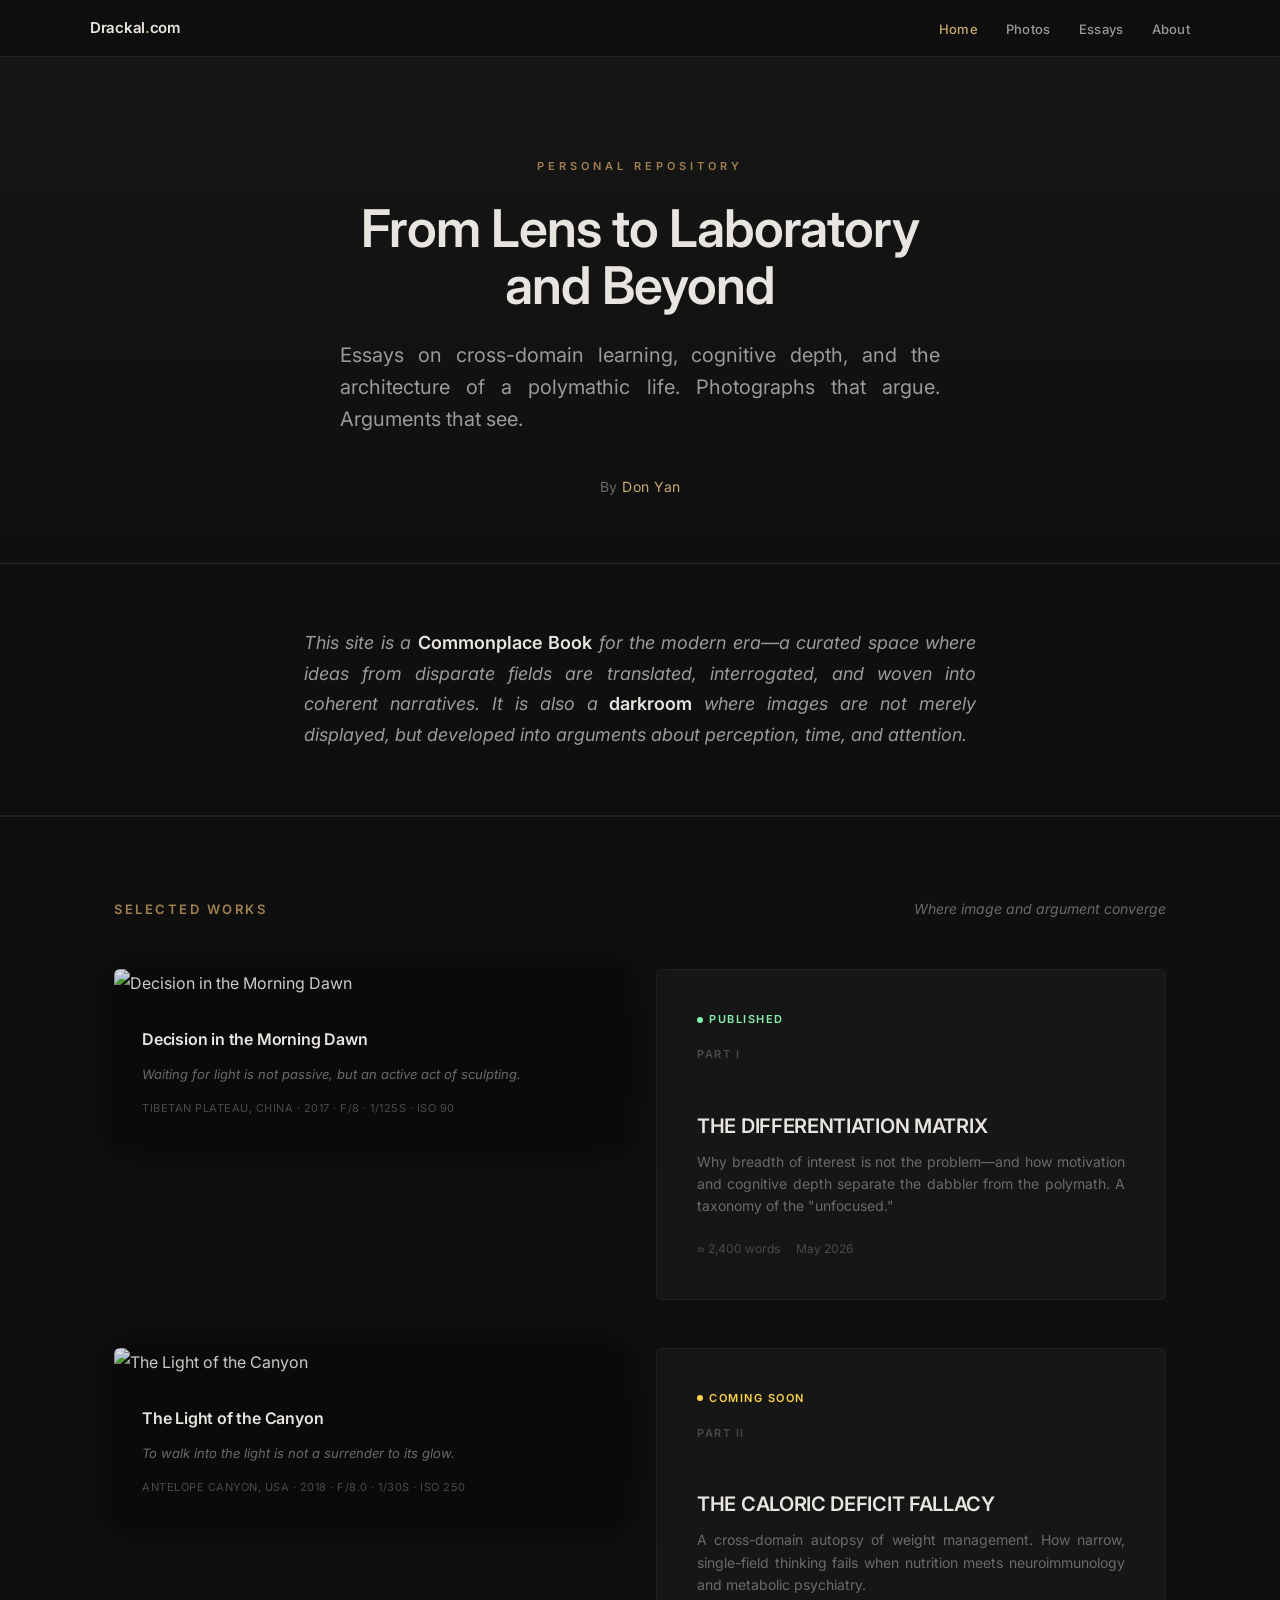
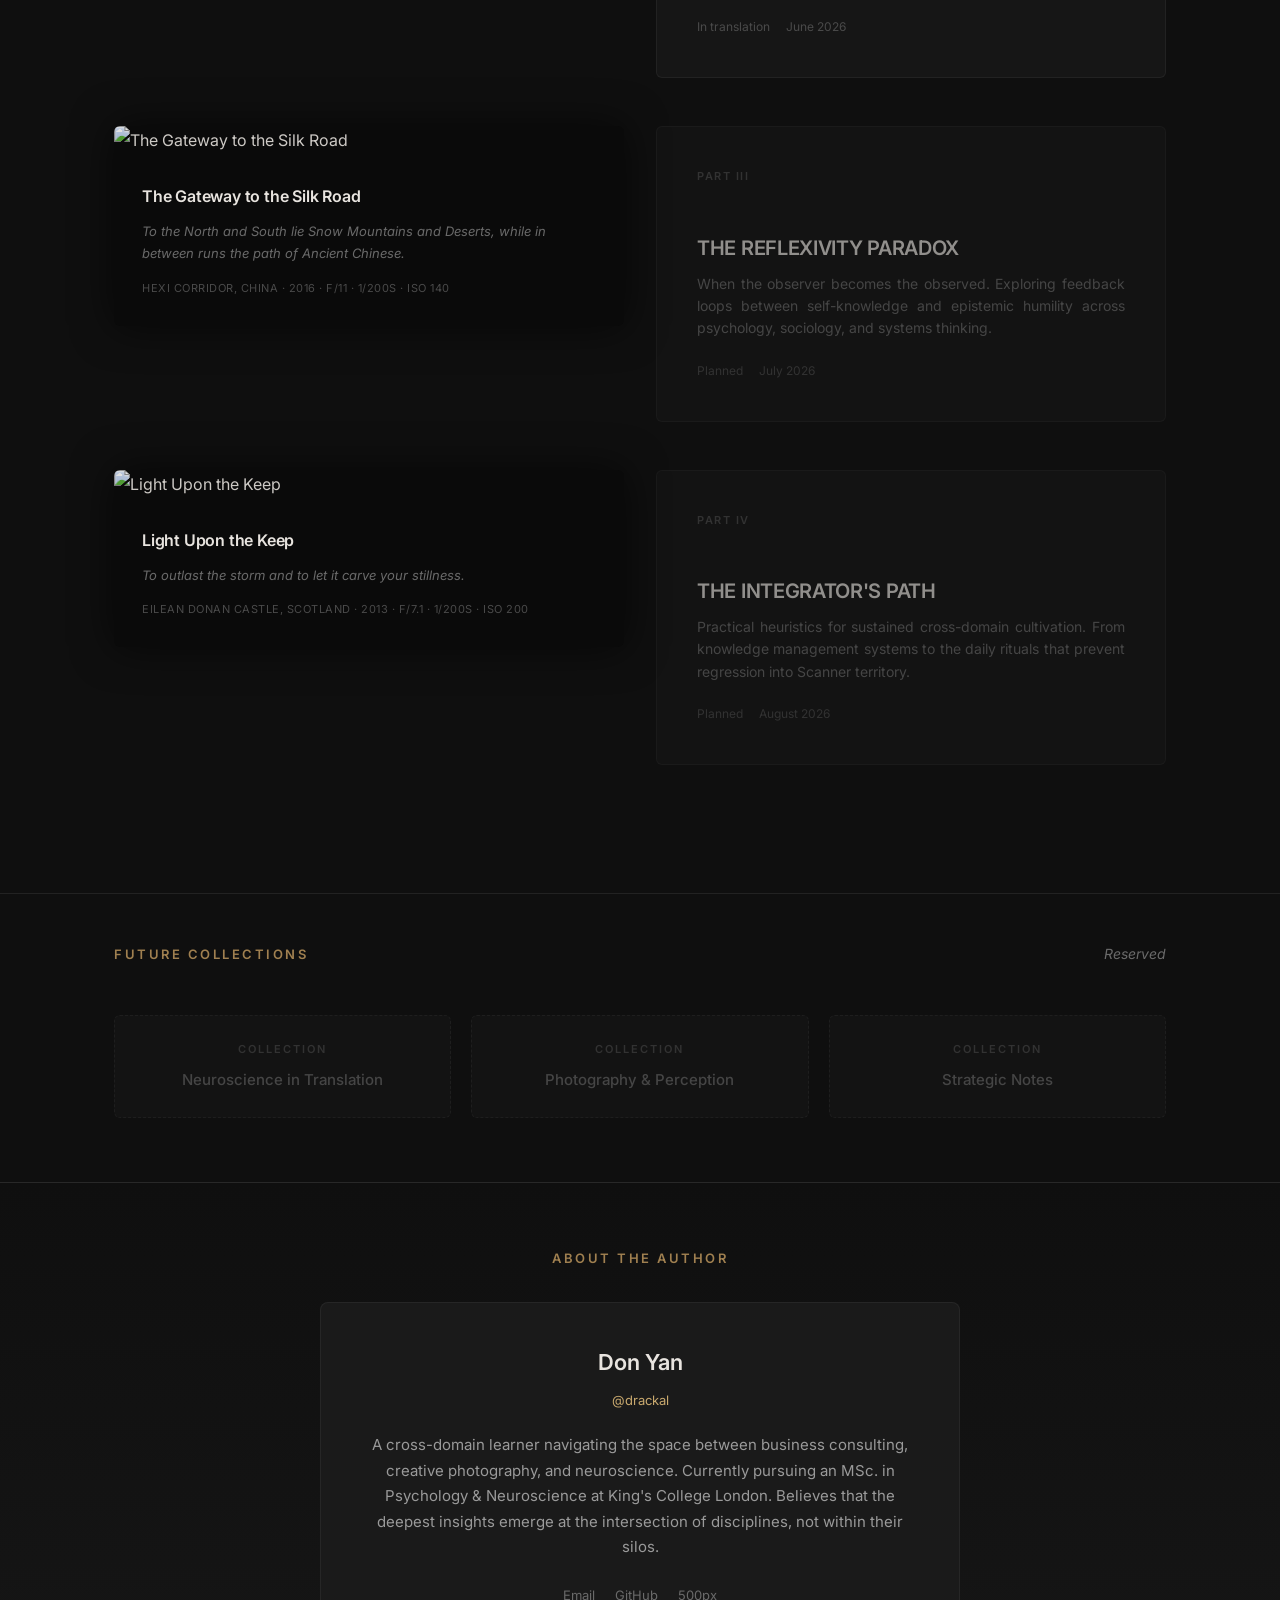
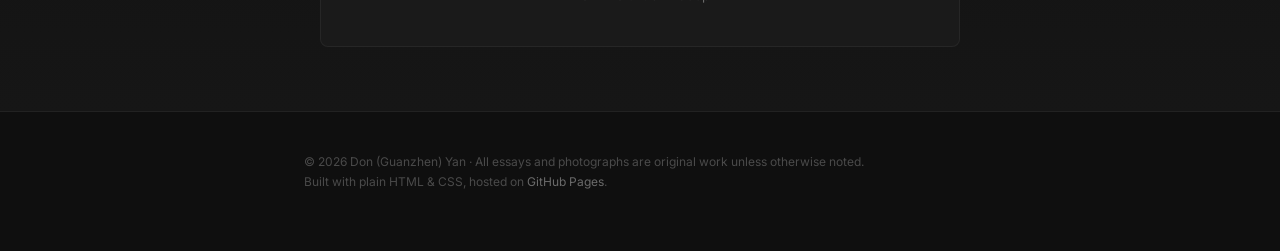
==== index.html @ f989aefd "Update index.html" ====
<!DOCTYPE html>
<html lang="en">
<head>
    <meta charset="UTF-8">
    <meta name="viewport" content="width=device-width, initial-scale=1.0">
    <title>Drackal.com — Writings by Don Yan</title>
    <meta name="description" content="A personal repository of essays on cross-domain learning, neuroscience, and the polymathic life. Photographs that argue. Arguments that see. By Don Yan.">
    <link href="https://fonts.googleapis.com/css2?family=Inter:wght@300;400;500;600;700&display=swap" rel="stylesheet">
    <link rel="stylesheet" href="assets/css/style.css">
</head>
<body>

    <nav class="site-nav">
        <div class="nav-container">
            <div class="nav-brand">Drackal<span>.</span>com</div>
            <ul class="nav-links">
                <li><a href="index.html" class="active">Home</a></li>
                <li><a href="photos.html">Photos</a></li>
                <li><a href="essays.html">Essays</a></li>
                <li><a href="#about">About</a></li>
            </ul>
        </div>
    </nav>

    <!-- ===== HERO ===== -->
    <header class="hero">
        <div class="hero-label">Personal Repository</div>
        <h1 class="hero-title">From Lens to Laboratory<br>and Beyond</h1>
        <p class="hero-subtitle">
            Essays on cross-domain learning, cognitive depth, and the architecture of a polymathic life.
            Photographs that argue. Arguments that see.
        </p>
        <div class="hero-author">
            By <a href="#about">Don Yan</a>
        </div>
    </header>

    <!-- ===== MISSION ===== -->
    <section class="mission">
        <div class="container">
            <p class="mission-text">
                This site is a <strong>Commonplace Book</strong> for the modern era—a curated space where
                ideas from disparate fields are translated, interrogated, and woven into coherent narratives.
                It is also a <strong>darkroom</strong> where images are not merely displayed, but developed
                into arguments about perception, time, and attention.
            </p>
        </div>
    </section>

    <!-- ===== SHOWCASE: DUAL-TRACK (4 Rows) ===== -->
    <section class="showcase-section" id="showcase">
        <div class="container-wide">
            <div class="showcase-header">
                <div class="showcase-title">Selected Works</div>
                <div class="showcase-subtitle">Where image and argument converge</div>
            </div>

            <!-- Row 1: Photo + Part I -->
            <div class="track-row">
                <article class="photo-card">
                    <img src="https://raw.githubusercontent.com/Don-G-Yan/drackal.com/main/assets/images/photo-01.jpg" alt="Decision in the Morning Dawn">
                    <div class="photo-caption">
                        <h4>Decision in the Morning Dawn</h4>
                        <p>Waiting for light is not passive, but an active act of sculpting.</p>
                        <div class="photo-meta">Tibetan Plateau, China · 2017 · f/8 · 1/125s · ISO 90</div>
                    </div>
                </article>

                <a href="CDL_part1.html" class="card-link">
                    <article class="article-card-compact">
                        <div class="card-status status-live">Published</div>
                        <div class="card-number">Part I</div>
                        <h3 class="card-title">The Differentiation Matrix</h3>
                        <p class="card-desc">
                            Why breadth of interest is not the problem—and how motivation and cognitive depth
                            separate the dabbler from the polymath. A taxonomy of the "unfocused."
                        </p>
                        <div class="card-meta">
                            <span>≈ 2,400 words</span>
                            <span>May 2026</span>
                        </div>
                    </article>
                </a>
            </div>

            <!-- Row 2: Part II + Photo (reversed) -->
            <div class="track-row reverse">
                <div class="article-card-compact">
                    <div class="card-status status-soon">Coming Soon</div>
                    <div class="card-number">Part II</div>
                    <h3 class="card-title">The Caloric Deficit Fallacy</h3>
                    <p class="card-desc">
                        A cross-domain autopsy of weight management. How narrow, single-field thinking fails
                        when nutrition meets neuroimmunology and metabolic psychiatry.
                    </p>
                    <div class="card-meta">
                        <span>In translation</span>
                        <span>June 2026</span>
                    </div>
                </div>

                <article class="photo-card">
                    <img src="https://raw.githubusercontent.com/Don-G-Yan/drackal.com/main/assets/images/photo-02.jpg" alt="The Light of the Canyon">
                    <div class="photo-caption">
                        <h4>The Light of the Canyon</h4>
                        <p>To walk into the light is not a surrender to its glow.</p>
                        <div class="photo-meta">Antelope Canyon, USA · 2018 · f/8.0 · 1/30s · ISO 250</div>
                    </div>
                </article>
            </div>

            <!-- Row 3: Photo + Part III -->
            <div class="track-row">
                <article class="photo-card">
                    <img src="https://raw.githubusercontent.com/Don-G-Yan/drackal.com/main/assets/images/photo-03.jpg" alt="The Gateway to the Silk Road">
                    <div class="photo-caption">
                        <h4>The Gateway to the Silk Road</h4>
                        <p>To the North and South lie Snow Mountains and Deserts, while in between runs the path of Ancient Chinese.</p>
                        <div class="photo-meta">Hexi Corridor, China · 2016 · f/11 · 1/200s · ISO 140</div>
                    </div>
                </article>

                <div class="article-card-compact" style="opacity:0.6;">
                    <div class="card-number">Part III</div>
                    <h3 class="card-title">The Reflexivity Paradox</h3>
                    <p class="card-desc">
                        When the observer becomes the observed. Exploring feedback loops between self-knowledge
                        and epistemic humility across psychology, sociology, and systems thinking.
                    </p>
                    <div class="card-meta">
                        <span>Planned</span>
                        <span>July 2026</span>
                    </div>
                </div>
            </div>

            <!-- Row 4: Part IV + Photo (reversed) -->
            <div class="track-row reverse">
                <div class="article-card-compact" style="opacity:0.6;">
                    <div class="card-number">Part IV</div>
                    <h3 class="card-title">The Integrator's Path</h3>
                    <p class="card-desc">
                        Practical heuristics for sustained cross-domain cultivation. From knowledge management
                        systems to the daily rituals that prevent regression into Scanner territory.
                    </p>
                    <div class="card-meta">
                        <span>Planned</span>
                        <span>August 2026</span>
                    </div>
                </div>

                <article class="photo-card">
                    <img src="https://raw.githubusercontent.com/Don-G-Yan/drackal.com/main/assets/images/photo-04.jpg" alt="Light Upon the Keep">
                    <div class="photo-caption">
                        <h4>Light Upon the Keep</h4>
                        <p>To outlast the storm and to let it carve your stillness.</p>
                        <div class="photo-meta">Eilean Donan Castle, Scotland · 2013 · f/7.1 · 1/200s · ISO 200</div>
                    </div>
                </article>
            </div>
        </div>
    </section>

    <!-- ===== RESERVED SECTIONS ===== -->
    <section class="reserved-section" id="series">
        <div class="container-wide">
            <div class="showcase-header">
                <div class="showcase-title">Future Collections</div>
                <div class="showcase-subtitle">Reserved</div>
            </div>
            <div class="reserved-grid">
                <div class="reserved-card">
                    <div class="reserved-label">Collection</div>
                    <div class="reserved-title">Neuroscience in Translation</div>
                </div>
                <div class="reserved-card">
                    <div class="reserved-label">Collection</div>
                    <div class="reserved-title">Photography & Perception</div>
                </div>
                <div class="reserved-card">
                    <div class="reserved-label">Collection</div>
                    <div class="reserved-title">Strategic Notes</div>
                </div>
            </div>
        </div>
    </section>

    <!-- ===== AUTHOR ===== -->
    <section class="author-section" id="about">
        <div class="container">
            <div class="author-header">About the Author</div>
            <div class="author-card">
                <div class="author-name">Don Yan</div>
                <div class="author-handle">@drackal</div>
                <p class="author-bio">
                    A cross-domain learner navigating the space between business consulting,
                    creative photography, and neuroscience. Currently pursuing an MSc. in Psychology
                    & Neuroscience at King's College London. Believes that the deepest insights emerge
                    at the intersection of disciplines, not within their silos.
                </p>
                <div class="author-links">
                    <a href="mailto:contact@drackal.com">Email</a>
                    <a href="https://github.com/Don-G-Yan" target="_blank" rel="noopener">GitHub</a>
                    <a href="https://500px.com.cn/RedicentPhotography" target="_blank" rel="noopener">500px</a>
                </div>
            </div>
        </div>
    </section>

    <!-- ===== FOOTER ===== -->
    <footer class="site-footer">
        <div class="container">
            <p class="footer-text">
                © 2026 Don (Guanzhen) Yan · All essays and photographs are original work unless otherwise noted.<br>
                Built with plain HTML & CSS, hosted on <a href="https://pages.github.com/" target="_blank" rel="noopener">GitHub Pages</a>.
            </p>
        </div>
    </footer>

    <!-- ===== LIGHTBOX ===== -->
    <div id="lightbox" class="lightbox" onclick="closeLightbox()">
        <img id="lightbox-img" src="" alt="">
        <div class="lightbox-caption">Click anywhere or press ESC to close</div>
    </div>

    <script>
        (function() {
            const lightbox = document.getElementById('lightbox');
            const lightboxImg = document.getElementById('lightbox-img');

            function openLightbox(src) {
                lightboxImg.src = src;
                lightbox.classList.add('active');
                document.body.style.overflow = 'hidden';
            }

            function closeLightbox() {
                lightbox.classList.remove('active');
                lightboxImg.src = '';
                document.body.style.overflow = '';
            }

            document.querySelectorAll('.photo-card img').forEach(function(img) {
                img.addEventListener('click', function(e) {
                    e.stopPropagation();
                    openLightbox(this.src);
                });
            });

            document.addEventListener('keydown', function(e) {
                if (e.key === 'Escape') closeLightbox();
            });

            window.closeLightbox = closeLightbox;
        })();
    </script>

</body>
</html>
---- assets/css/style.css ----
/* ========================================
   Drackal.com — Global Stylesheet
   Darkroom Edition: Gold on Charcoal
   ======================================== */

:root {
    --bg-primary: #0f0f0f;
    --bg-surface: #161616;
    --bg-elevated: #1a1a1a;
    --bg-card: #1f1f1f;
    --bg-card-hover: #252525;

    --text-primary: #e8e4df;
    --text-secondary: #9a9a9a;
    --text-muted: #6a6a6a;
    --text-faint: #4a4a4a;

    --accent-gold: #c9a96e;
    --accent-gold-dim: #a08050;
    --accent-warm: #d4a574;

    --border-subtle: rgba(255,255,255,0.05);
    --border-medium: rgba(255,255,255,0.08);
    --border-strong: rgba(255,255,255,0.12);

    --callout-error-bg: rgba(220, 38, 38, 0.08);
    --callout-error-border: rgba(248, 113, 113, 0.5);
    --callout-error-text: #fca5a5;

    --callout-attention-bg: rgba(217, 119, 6, 0.08);
    --callout-attention-border: rgba(251, 191, 36, 0.5);
    --callout-attention-text: #fcd34d;

    --callout-seealso-bg: rgba(37, 99, 235, 0.08);
    --callout-seealso-border: rgba(96, 165, 250, 0.5);
    --callout-seealso-text: #93c5fd;

    --callout-done-bg: rgba(22, 163, 74, 0.08);
    --callout-done-border: rgba(74, 222, 128, 0.5);
    --callout-done-text: #86efac;
}

* {
    margin: 0;
    padding: 0;
    box-sizing: border-box;
}

body {
    font-family: 'Inter', -apple-system, BlinkMacSystemFont, 'Segoe UI', Roboto, sans-serif;
    font-size: 16px;
    line-height: 1.75;
    color: var(--text-primary);
    background-color: var(--bg-primary);
    -webkit-font-smoothing: antialiased;
    -moz-osx-font-smoothing: grayscale;
}

a {
    color: var(--accent-gold);
    text-decoration: none;
    transition: color 0.2s ease;
}

a:hover {
    color: var(--accent-gold-dim);
    text-decoration: underline;
}

/* ===== NAVIGATION ===== */
.site-nav {
    position: sticky;
    top: 0;
    z-index: 100;
    background: rgba(15, 15, 15, 0.92);
    backdrop-filter: blur(12px);
    -webkit-backdrop-filter: blur(12px);
    border-bottom: 1px solid var(--border-medium);
    padding: 0 24px;
}

.nav-container {
    max-width: 1100px;
    margin: 0 auto;
    display: flex;
    align-items: center;
    justify-content: space-between;
    height: 56px;
}

.nav-brand {
    font-size: 15px;
    font-weight: 600;
    color: var(--text-primary);
    letter-spacing: -0.3px;
}

.nav-brand span {
    color: var(--accent-gold);
}

.nav-links {
    display: flex;
    gap: 28px;
    list-style: none;
}

.nav-links a {
    font-size: 13px;
    font-weight: 500;
    color: var(--text-secondary);
    text-decoration: none;
    letter-spacing: 0.3px;
    transition: color 0.2s ease;
}

.nav-links a:hover {
    color: var(--accent-gold);
    text-decoration: none;
}

.nav-links a.active {
    color: var(--accent-gold);
}

/* ===== HEADER / MASTHEAD ===== */
.masthead {
    text-align: center;
    padding: 72px 24px 48px;
    border-bottom: 1px solid var(--border-medium);
    background: linear-gradient(180deg, var(--bg-surface) 0%, var(--bg-primary) 100%);
}

.masthead-label {
    font-size: 11px;
    font-weight: 600;
    letter-spacing: 4px;
    text-transform: uppercase;
    color: var(--accent-gold-dim);
    margin-bottom: 24px;
}

.article-title {
    font-size: 44px;
    font-weight: 600;
    line-height: 1.15;
    max-width: 800px;
    margin: 0 auto 20px;
    color: var(--text-primary);
    letter-spacing: -0.5px;
}

.article-subtitle {
    font-size: 20px;
    font-weight: 400;
    font-style: italic;
    color: var(--text-secondary);
    max-width: 640px;
    margin: 0 auto 32px;
    line-height: 1.5;
}

.article-meta {
    font-size: 13px;
    color: var(--text-muted);
    letter-spacing: 0.5px;
}

.article-meta .divider {
    margin: 0 12px;
    color: var(--text-faint);
}

/* ===== LAYOUT ===== */
.container {
    max-width: 720px;
    margin: 0 auto;
    padding: 0 24px;
}

.container-wide {
    max-width: 1100px;
    margin: 0 auto;
    padding: 0 24px;
}

.article-body {
    background: var(--bg-primary);
    padding: 56px 0 80px;
}

/* ===== TYPOGRAPHY ===== */
h2 {
    font-size: 28px;
    font-weight: 600;
    margin-top: 56px;
    margin-bottom: 24px;
    line-height: 1.2;
    color: var(--text-primary);
    letter-spacing: -0.3px;
}

h3 {
    font-size: 13px;
    font-weight: 600;
    letter-spacing: 2px;
    text-transform: uppercase;
    margin-top: 40px;
    margin-bottom: 16px;
    color: var(--accent-gold-dim);
}

p {
    margin-bottom: 20px;
    text-align: justify;
    hyphens: auto;
    color: var(--text-secondary);
}

strong {
    color: var(--text-primary);
    font-weight: 600;
}

em {
    color: var(--text-primary);
}

.lead {
    font-size: 19px;
    line-height: 1.65;
    color: var(--text-primary);
    margin-bottom: 32px;
    font-weight: 400;
}

.drop-cap::first-letter {
    font-size: 64px;
    float: left;
    line-height: 0.85;
    padding-right: 10px;
    padding-top: 6px;
    font-weight: 700;
    color: var(--accent-gold);
}

/* ===== CALLOUTS ===== */
.callout {
    margin: 32px 0;
    padding: 24px 28px;
    border-radius: 6px;
    border-left: 3px solid;
    font-size: 15px;
    line-height: 1.7;
    background: var(--bg-elevated);
}

.callout p {
    color: var(--text-secondary);
    margin: 0;
}

.callout strong {
    color: var(--text-primary);
}

.callout-title {
    font-size: 11px;
    font-weight: 700;
    letter-spacing: 2.5px;
    text-transform: uppercase;
    margin-bottom: 12px;
    display: flex;
    align-items: center;
    gap: 8px;
}

.callout-icon {
    width: 18px;
    height: 18px;
    display: inline-flex;
    align-items: center;
    justify-content: center;
    border-radius: 50%;
    font-size: 10px;
    font-weight: 800;
}

.callout-error {
    background: var(--callout-error-bg);
    border-left-color: var(--callout-error-border);
}
.callout-error .callout-title { color: var(--callout-error-text); }
.callout-error .callout-icon { background: var(--callout-error-border); color: var(--bg-primary); }

.callout-attention {
    background: var(--callout-attention-bg);
    border-left-color: var(--callout-attention-border);
}
.callout-attention .callout-title { color: var(--callout-attention-text); }
.callout-attention .callout-icon { background: var(--callout-attention-border); color: var(--bg-primary); }

.callout-seealso {
    background: var(--callout-seealso-bg);
    border-left-color: var(--callout-seealso-border);
}
.callout-seealso .callout-title { color: var(--callout-seealso-text); }
.callout-seealso .callout-icon { background: var(--callout-seealso-border); color: var(--bg-primary); }

.callout-done {
    background: var(--callout-done-bg);
    border-left-color: var(--callout-done-border);
}
.callout-done .callout-title { color: var(--callout-done-text); }
.callout-done .callout-icon { background: var(--callout-done-border); color: var(--bg-primary); }

/* ===== IMAGES ===== */
.figure {
    margin: 40px 0;
}

.figure img {
    width: 100%;
    height: auto;
    display: block;
    border-radius: 4px;
    opacity: 0.95;
}

.figure-caption {
    font-size: 12px;
    color: var(--text-muted);
    margin-top: 12px;
    line-height: 1.5;
    font-style: italic;
}

/* ===== TABLES ===== */
table {
    width: 100%;
    border-collapse: collapse;
    margin: 28px 0;
    font-size: 14px;
}

th, td {
    padding: 10px 14px;
    text-align: left;
    border-bottom: 1px solid var(--border-medium);
}

th {
    font-size: 11px;
    font-weight: 600;
    letter-spacing: 1.5px;
    text-transform: uppercase;
    color: var(--text-muted);
    border-bottom: 2px solid var(--border-strong);
}

tr:last-child td {
    border-bottom: 2px solid var(--border-strong);
}

td {
    color: var(--text-secondary);
}

td strong {
    color: var(--text-primary);
}

/* ===== QUESTION BOX ===== */
.question-box {
    background: var(--bg-elevated);
    border: 1px solid var(--border-medium);
    padding: 20px 24px;
    margin: 24px 0;
    border-radius: 4px;
}

.question-box p {
    margin: 0;
    font-style: italic;
    font-size: 15px;
    color: var(--text-secondary);
}

.question-box .q-num {
    font-weight: 700;
    font-style: normal;
    color: var(--accent-gold);
    margin-right: 8px;
}

/* ===== REFERENCES ===== */
.references {
    margin-top: 64px;
    padding-top: 40px;
    border-top: 1px solid var(--border-medium);
}

.references h2 {
    font-size: 22px;
    margin-bottom: 20px;
}

.references ol {
    font-size: 13px;
    line-height: 1.8;
    color: var(--text-muted);
    padding-left: 24px;
}

.references li {
    margin-bottom: 10px;
    padding-left: 6px;
}

.references li em {
    color: var(--text-muted);
}

/* ===== PULL QUOTE ===== */
.pull-quote {
    text-align: center;
    padding: 40px 32px;
    margin: 40px 0;
    position: relative;
    background: var(--bg-surface);
    border-radius: 6px;
    border: 1px solid var(--border-subtle);
}

.pull-quote::before {
    content: '"';
    font-family: Georgia, serif;
    font-size: 72px;
    line-height: 0;
    color: var(--text-faint);
    display: block;
    margin-bottom: 16px;
    opacity: 0.5;
}

.pull-quote p {
    font-size: 22px;
    font-style: italic;
    line-height: 1.45;
    color: var(--text-primary);
    text-align: center;
    max-width: 600px;
    margin: 0 auto;
    font-weight: 400;
}

/* ===== SECTION BREAK ===== */
.section-break {
    text-align: center;
    margin: 48px 0;
    color: var(--text-faint);
    letter-spacing: 10px;
    font-size: 13px;
    font-weight: 300;
}

/* ===== END MATTER ===== */
.end-matter {
    margin-top: 48px;
    padding: 24px;
    background: var(--bg-surface);
    border: 1px solid var(--border-subtle);
    border-radius: 4px;
    font-size: 14px;
    color: var(--text-muted);
    font-style: italic;
}

.next-piece {
    margin-top: 48px;
    padding: 28px 0;
    border-top: 1px solid var(--border-medium);
    font-size: 15px;
    color: var(--text-muted);
}

.next-piece strong {
    color: var(--accent-gold);
    font-weight: 600;
}

/* ===== HR ===== */
hr {
    border: none;
    border-top: 1px solid var(--border-medium);
    margin: 40px 0;
}

/* ===== SUPERSCRIPT ===== */
sup {
    font-size: 11px;
    color: var(--accent-gold-dim);
    font-weight: 600;
}

/* ===== HOMEPAGE SPECIFIC ===== */
.hero {
    text-align: center;
    padding: 100px 24px 64px;
    background: linear-gradient(180deg, var(--bg-surface) 0%, var(--bg-primary) 100%);
    border-bottom: 1px solid var(--border-medium);
}

.hero-label {
    font-size: 11px;
    font-weight: 600;
    letter-spacing: 4px;
    text-transform: uppercase;
    color: var(--accent-gold-dim);
    margin-bottom: 24px;
}

.hero-title {
    font-size: 52px;
    font-weight: 600;
    line-height: 1.1;
    max-width: 800px;
    margin: 0 auto 24px;
    color: var(--text-primary);
    letter-spacing: -1px;
}

.hero-subtitle {
    font-size: 20px;
    font-weight: 400;
    color: var(--text-secondary);
    max-width: 600px;
    margin: 0 auto 40px;
    line-height: 1.6;
}

.hero-author {
    font-size: 14px;
    color: var(--text-muted);
    letter-spacing: 0.5px;
}

.hero-author a {
    color: var(--accent-gold);
    text-decoration: none;
}

.hero-author a:hover {
    text-decoration: underline;
}

/* Mission Statement */
.mission {
    padding: 64px 0;
    text-align: center;
    border-bottom: 1px solid var(--border-medium);
}

.mission-text {
    font-size: 18px;
    line-height: 1.7;
    color: var(--text-secondary);
    max-width: 720px;
    margin: 0 auto;
    font-style: italic;
}

.mission-text strong {
    color: var(--text-primary);
    font-style: normal;
}

/* Showcase Section */
.showcase-section {
    padding: 80px 0;
    border-top: 1px solid var(--border-medium);
}

.showcase-header {
    display: flex;
    align-items: baseline;
    justify-content: space-between;
    margin-bottom: 48px;
    flex-wrap: wrap;
    gap: 12px;
}

.showcase-title {
    font-size: 13px;
    font-weight: 600;
    letter-spacing: 2.5px;
    text-transform: uppercase;
    color: var(--accent-gold-dim);
}

.showcase-subtitle {
    font-size: 14px;
    color: var(--text-muted);
    font-style: italic;
}

/* Track Row */
.track-row {
    display: grid;
    grid-template-columns: 1fr 1fr;
    gap: 32px;
    margin-bottom: 48px;
    align-items: start;
}

.track-row.reverse {
    direction: rtl;
}

.track-row.reverse > * {
    direction: ltr;
}

/* Photo Card */
.photo-card {
    position: relative;
    overflow: hidden;
    border-radius: 6px;
    background: #0a0a0a;
    border: none;
    box-shadow: 0 0 40px rgba(0,0,0,0.6);
    transition: box-shadow 0.4s ease;
}

.photo-card:hover {
    box-shadow: 0 0 60px rgba(0,0,0,0.8);
}

.photo-card img {
    width: 100%;
    height: auto;
    display: block;
    opacity: 0.88;
    transition: opacity 0.6s ease;
    cursor: zoom-in;
}

.photo-card:hover img {
    opacity: 1;
}

.photo-caption {
    padding: 28px;
    background: transparent;
}

.photo-caption h4 {
    font-size: 16px;
    font-weight: 600;
    color: var(--text-primary);
    margin-bottom: 10px;
    letter-spacing: -0.2px;
}

.photo-caption p {
    font-size: 13px;
    line-height: 1.7;
    color: var(--text-muted);
    margin: 0;
    text-align: left;
    font-style: italic;
}

.photo-meta {
    font-size: 11px;
    color: var(--text-faint);
    margin-top: 14px;
    letter-spacing: 0.5px;
    text-transform: uppercase;
}

/* Article Card Compact */
.article-card-compact {
    background: var(--bg-surface);
    border: 1px solid var(--border-subtle);
    border-radius: 6px;
    padding: 40px;
    display: flex;
    flex-direction: column;
    justify-content: center;
    transition: all 0.3s ease;
}

.article-card-compact:hover {
    background: var(--bg-card);
    border-color: var(--border-medium);
}

.card-link {
    text-decoration: none;
    color: inherit;
    align-self: start;
    display: block;
}

.card-link:hover {
    text-decoration: none;
    color: inherit;
}

.card-status {
    font-size: 11px;
    font-weight: 600;
    letter-spacing: 1.5px;
    text-transform: uppercase;
    margin-bottom: 16px;
    display: inline-flex;
    align-items: center;
    gap: 6px;
}

.status-live {
    color: var(--callout-done-text);
}

.status-live::before {
    content: '';
    width: 6px;
    height: 6px;
    background: var(--callout-done-text);
    border-radius: 50%;
    display: inline-block;
}

.status-soon {
    color: var(--callout-attention-text);
}

.status-soon::before {
    content: '';
    width: 6px;
    height: 6px;
    background: var(--callout-attention-text);
    border-radius: 50%;
    display: inline-block;
}

.card-number {
    font-size: 11px;
    font-weight: 600;
    letter-spacing: 1.5px;
    text-transform: uppercase;
    color: var(--text-faint);
    margin-bottom: 8px;
}

.card-title {
    font-size: 20px;
    font-weight: 600;
    line-height: 1.3;
    color: var(--text-primary);
    margin-bottom: 12px;
    letter-spacing: -0.3px;
}

.card-desc {
    font-size: 14px;
    line-height: 1.6;
    color: var(--text-muted);
    margin-bottom: 20px;
}

.card-meta {
    font-size: 12px;
    color: var(--text-faint);
    display: flex;
    gap: 16px;
}

.card-meta span {
    display: flex;
    align-items: center;
    gap: 4px;
}

/* Reserved Section */
.reserved-section {
    padding: 48px 0 64px;
    border-top: 1px solid var(--border-medium);
}

.reserved-grid {
    display: grid;
    grid-template-columns: repeat(3, 1fr);
    gap: 20px;
}

.reserved-card {
    background: var(--bg-surface);
    border: 1px dashed var(--border-medium);
    border-radius: 6px;
    padding: 24px;
    text-align: center;
    opacity: 0.6;
    transition: opacity 0.3s ease;
}

.reserved-card:hover {
    opacity: 0.9;
}

.reserved-label {
    font-size: 11px;
    font-weight: 600;
    letter-spacing: 2px;
    text-transform: uppercase;
    color: var(--text-faint);
    margin-bottom: 8px;
}

.reserved-title {
    font-size: 15px;
    font-weight: 500;
    color: var(--text-muted);
}

/* Author Section */
.author-section {
    padding: 64px 0;
    background: linear-gradient(180deg, var(--bg-primary) 0%, var(--bg-surface) 100%);
    border-top: 1px solid var(--border-medium);
}

.author-header {
    font-size: 13px;
    font-weight: 600;
    letter-spacing: 2.5px;
    text-transform: uppercase;
    color: var(--accent-gold-dim);
    margin-bottom: 32px;
    text-align: center;
}

.author-card {
    max-width: 640px;
    margin: 0 auto;
    background: var(--bg-elevated);
    border: 1px solid var(--border-subtle);
    border-radius: 8px;
    padding: 40px;
    text-align: center;
}

.author-name {
    font-size: 22px;
    font-weight: 600;
    color: var(--text-primary);
    margin-bottom: 8px;
}

.author-handle {
    font-size: 13px;
    color: var(--accent-gold);
    margin-bottom: 20px;
}

.author-bio {
    font-size: 15px;
    line-height: 1.7;
    color: var(--text-secondary);
    text-align: center;
    margin-bottom: 24px;
}

.author-links {
    display: flex;
    justify-content: center;
    gap: 20px;
    flex-wrap: wrap;
}

.author-links a {
    font-size: 13px;
    color: var(--text-muted);
    text-decoration: none;
    transition: color 0.2s ease;
}

.author-links a:hover {
    color: var(--accent-gold);
    text-decoration: underline;
}

/* Footer */
.site-footer {
    padding: 40px 24px;
    border-top: 1px solid var(--border-medium);
    text-align: center;
}

.footer-text {
    font-size: 12px;
    color: var(--text-faint);
    line-height: 1.6;
}

.footer-text a {
    color: var(--text-muted);
}

/* ===== RESPONSIVE ===== */
@media (max-width: 768px) {
    .track-row {
        grid-template-columns: 1fr;
    }
    .track-row.reverse {
        direction: ltr;
    }
    .hero-title {
        font-size: 36px;
    }
    .nav-links {
        gap: 16px;
    }
    .reserved-grid {
        grid-template-columns: 1fr;
    }
    .photo-card img {
        height: 280px;
    }
    .article-title {
        font-size: 32px;
    }
}

/* ===== PRINT OPTIMIZATION ===== */
@media print {
    body {
        background: var(--bg-primary) !important;
        -webkit-print-color-adjust: exact;
        print-color-adjust: exact;
    }
    .site-nav {
        display: none;
    }
    .masthead, .hero {
        background: linear-gradient(180deg, var(--bg-surface) 0%, var(--bg-primary) 100%) !important;
    }
    .callout, .question-box, .pull-quote, .end-matter, .card, .author-card, .photo-card, .article-card-compact {
        break-inside: avoid;
    }
    .figure {
        break-inside: avoid;
    }
    table {
        break-inside: avoid;
    }
    h2, h3 {
        break-after: avoid;
    }
    p {
        orphans: 3;
        widows: 3;
    }
}


/* ===== LIGHTBOX ===== */
.lightbox {
    display: none;
    position: fixed;
    top: 0;
    left: 0;
    width: 100%;
    height: 100%;
    background: rgba(0, 0, 0, 0.94);
    z-index: 1000;
    cursor: zoom-out;
    justify-content: center;
    align-items: center;
    padding: 40px;
    backdrop-filter: blur(4px);
}

.lightbox.active {
    display: flex;
}

.lightbox img {
    max-width: 90vw;
    max-height: 90vh;
    width: auto;
    height: auto;
    object-fit: contain;
    border-radius: 4px;
    box-shadow: 0 24px 80px rgba(0, 0, 0, 0.9);
}

.lightbox-caption {
    position: absolute;
    bottom: 24px;
    left: 50%;
    transform: translateX(-50%);
    font-size: 13px;
    color: var(--text-muted);
    text-align: center;
    pointer-events: none;
}


/* ===== PAGE HEADER (for essays.html / photos.html) ===== */
.page-header {
    text-align: center;
    padding: 80px 24px 48px;
    background: linear-gradient(180deg, var(--bg-surface) 0%, var(--bg-primary) 100%);
    border-bottom: 1px solid var(--border-medium);
}

.page-header-label {
    font-size: 11px;
    font-weight: 600;
    letter-spacing: 4px;
    text-transform: uppercase;
    color: var(--accent-gold-dim);
    margin-bottom: 20px;
}

.page-header-title {
    font-size: 40px;
    font-weight: 600;
    line-height: 1.15;
    max-width: 700px;
    margin: 0 auto 20px;
    color: var(--text-primary);
    letter-spacing: -0.5px;
}

.page-header-desc {
    font-size: 18px;
    font-weight: 400;
    color: var(--text-secondary);
    max-width: 600px;
    margin: 0 auto;
    line-height: 1.6;
    font-style: italic;
}

/* ===== ARCHIVE SECTION ===== */
.archive-section {
    padding: 64px 0;
    border-top: 1px solid var(--border-medium);
}

.archive-header {
    display: flex;
    align-items: baseline;
    justify-content: space-between;
    margin-bottom: 32px;
    flex-wrap: wrap;
    gap: 12px;
}

.archive-title {
    font-size: 13px;
    font-weight: 600;
    letter-spacing: 2.5px;
    text-transform: uppercase;
    color: var(--accent-gold-dim);
}

.archive-count {
    font-size: 13px;
    color: var(--text-muted);
}

/* Archive Grid (vertical list of cards) */
.archive-grid {
    display: flex;
    flex-direction: column;
    gap: 20px;
}

.archive-card {
    background: var(--bg-surface);
    border: 1px solid var(--border-subtle);
    border-radius: 6px;
    padding: 32px;
    display: grid;
    grid-template-columns: 1fr auto;
    gap: 24px;
    align-items: start;
    transition: all 0.3s ease;
}

.archive-card:hover {
    background: var(--bg-card);
    border-color: var(--border-medium);
}

.archive-card-link {
    text-decoration: none;
    color: inherit;
    display: block;
}

.archive-card-link:hover {
    text-decoration: none;
    color: inherit;
}

.archive-card-main {
    min-width: 0;
}

.archive-card-meta {
    display: flex;
    flex-direction: column;
    align-items: flex-end;
    gap: 8px;
    min-width: 120px;
    flex-shrink: 0;
}

.archive-card .card-status {
    margin-bottom: 0;
}

.archive-card .card-number {
    margin-bottom: 6px;
}

.archive-card .card-title {
    font-size: 20px;
    margin-bottom: 10px;
}

.archive-card .card-desc {
    margin-bottom: 0;
    max-width: 560px;
}

.archive-card .card-meta {
    font-size: 12px;
    color: var(--text-faint);
    margin-top: 12px;
}

@media (max-width: 768px) {
    .archive-card {
        grid-template-columns: 1fr;
    }
    .archive-card-meta {
        align-items: flex-start;
        flex-direction: row;
        gap: 16px;
    }
    .page-header-title {
        font-size: 30px;
    }
}

/* ===== PHOTO GRID (for photos.html) ===== */
.photo-grid-section {
    padding: 64px 0;
}

.photo-grid {
    display: grid;
    grid-template-columns: repeat(2, 1fr);
    gap: 24px;
}

@media (max-width: 768px) {
    .photo-grid {
        grid-template-columns: 1fr;
    }
}

.photo-grid .photo-card {
    box-shadow: 0 0 30px rgba(0,0,0,0.5);
}

.photo-grid .photo-card:hover {
    box-shadow: 0 0 50px rgba(0,0,0,0.7);
}

.photo-grid .photo-card img {
    opacity: 0.9;
}

.photo-grid .photo-card:hover img {
    opacity: 1;
}

.photo-grid .photo-caption {
    padding: 24px;
}

.photo-grid .photo-caption h4 {
    font-size: 15px;
}

.photo-grid .photo-caption p {
    font-size: 12px;
}

/* ===== SERIES INTRO (for essays.html) ===== */
.series-intro {
    background: var(--bg-elevated);
    border: 1px solid var(--border-subtle);
    border-radius: 6px;
    padding: 28px 32px;
    margin-bottom: 40px;
    font-size: 15px;
    line-height: 1.7;
    color: var(--text-secondary);
}

.series-intro strong {
    color: var(--text-primary);
}
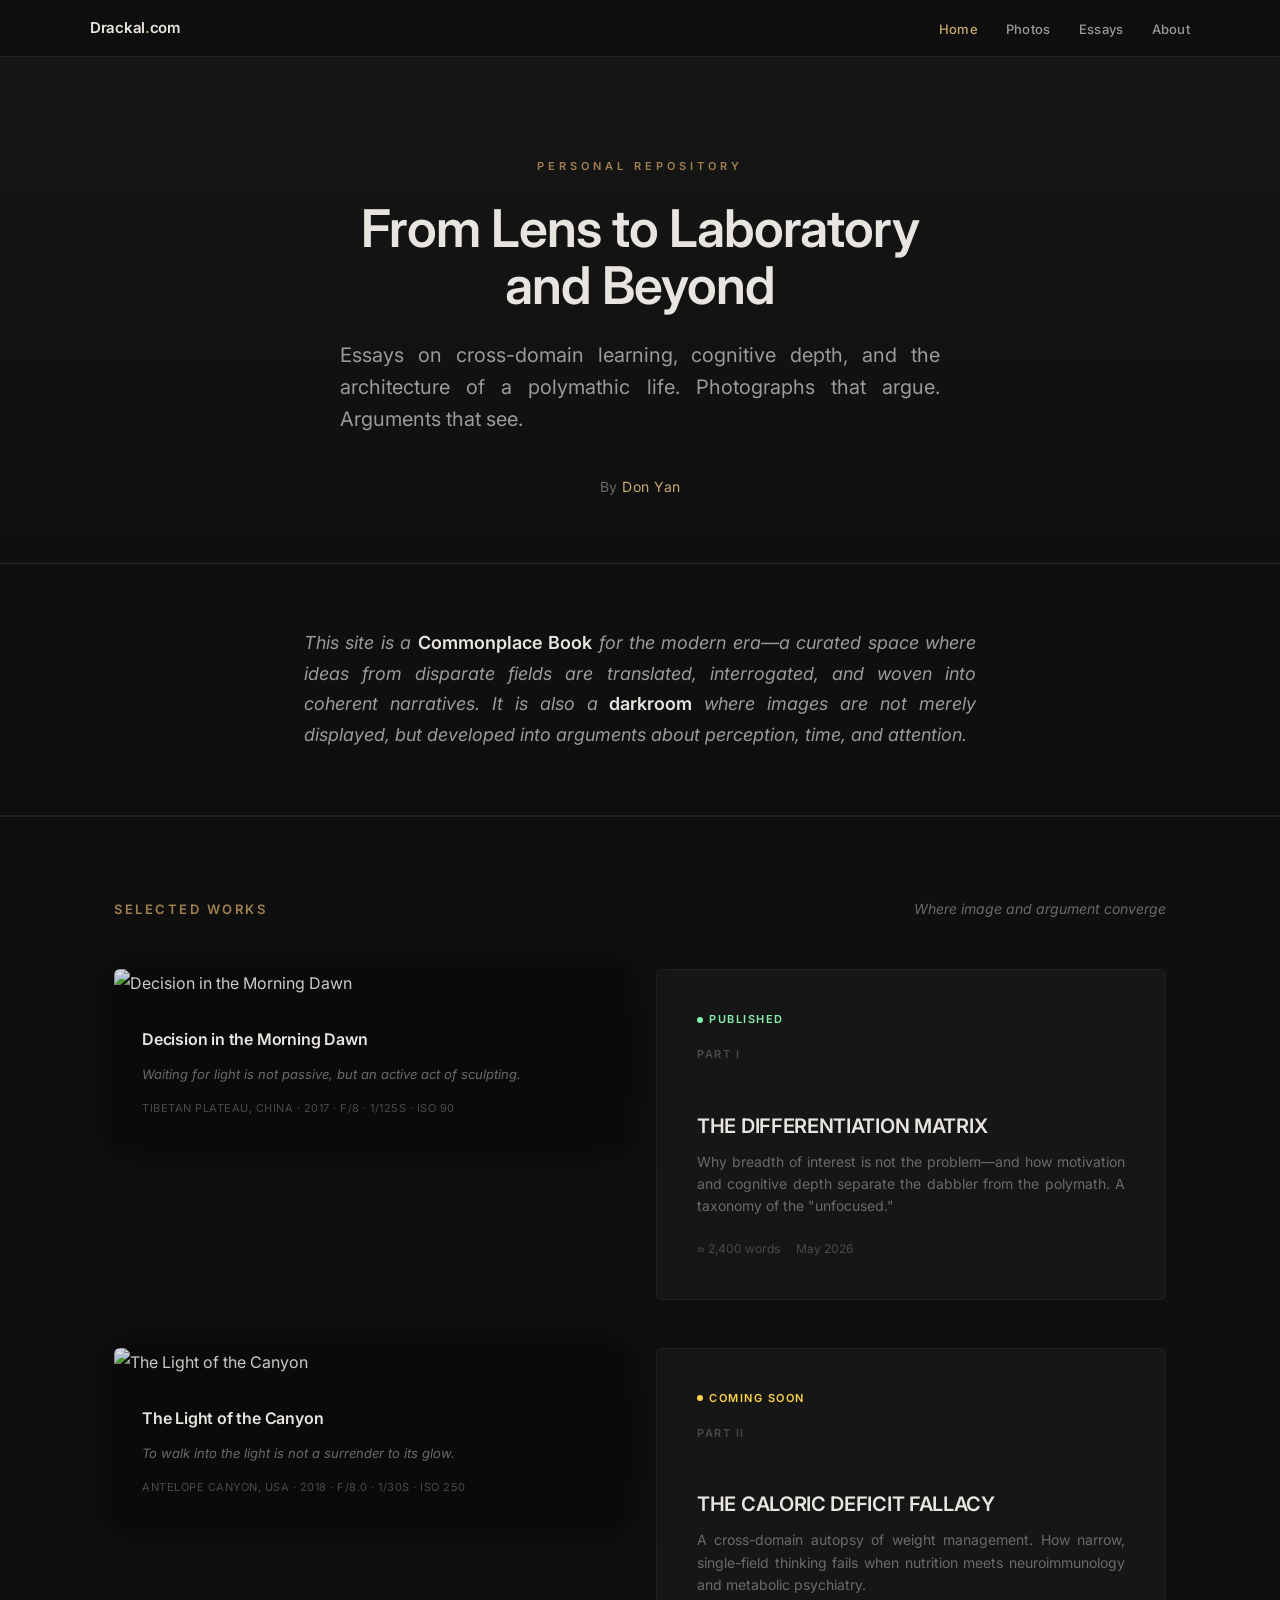
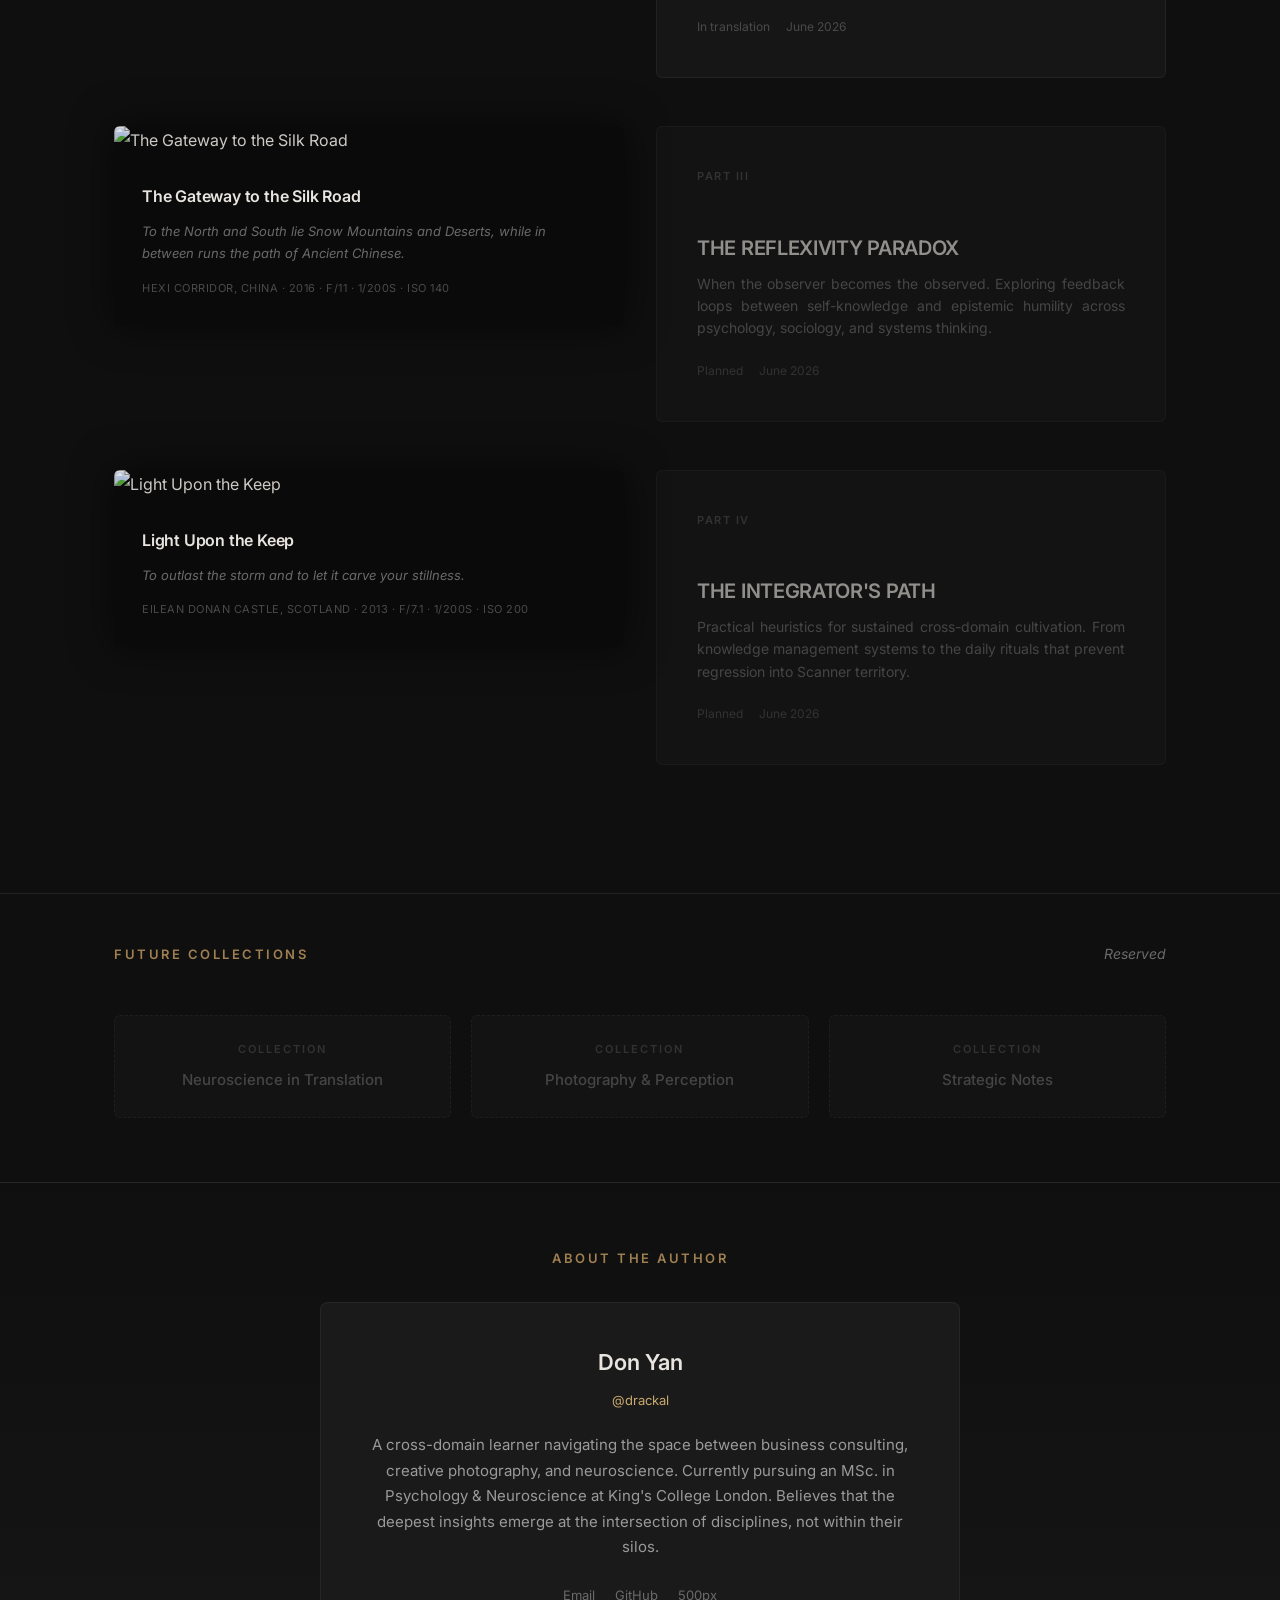
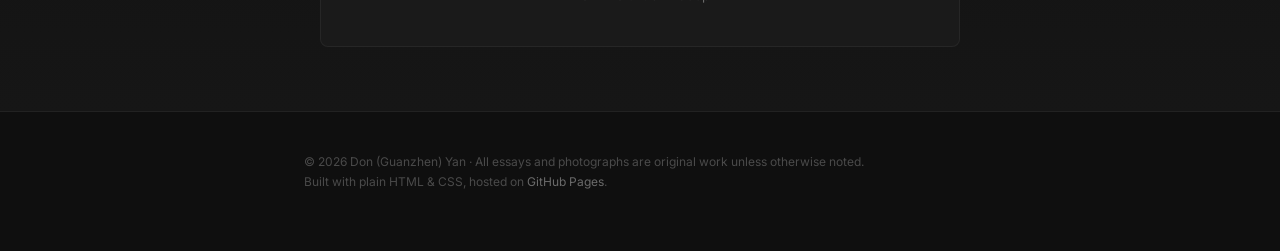
==== commit 2adafb55: "Update index.html" ====
--- a/index.html
+++ b/index.html
@@ -129,7 +129,7 @@
                     </p>
                     <div class="card-meta">
                         <span>Planned</span>
-                        <span>July 2026</span>
+                        <span>June 2026</span>
                     </div>
                 </div>
             </div>
@@ -145,7 +145,7 @@
                     </p>
                     <div class="card-meta">
                         <span>Planned</span>
-                        <span>August 2026</span>
+                        <span>June 2026</span>
                     </div>
                 </div>
 
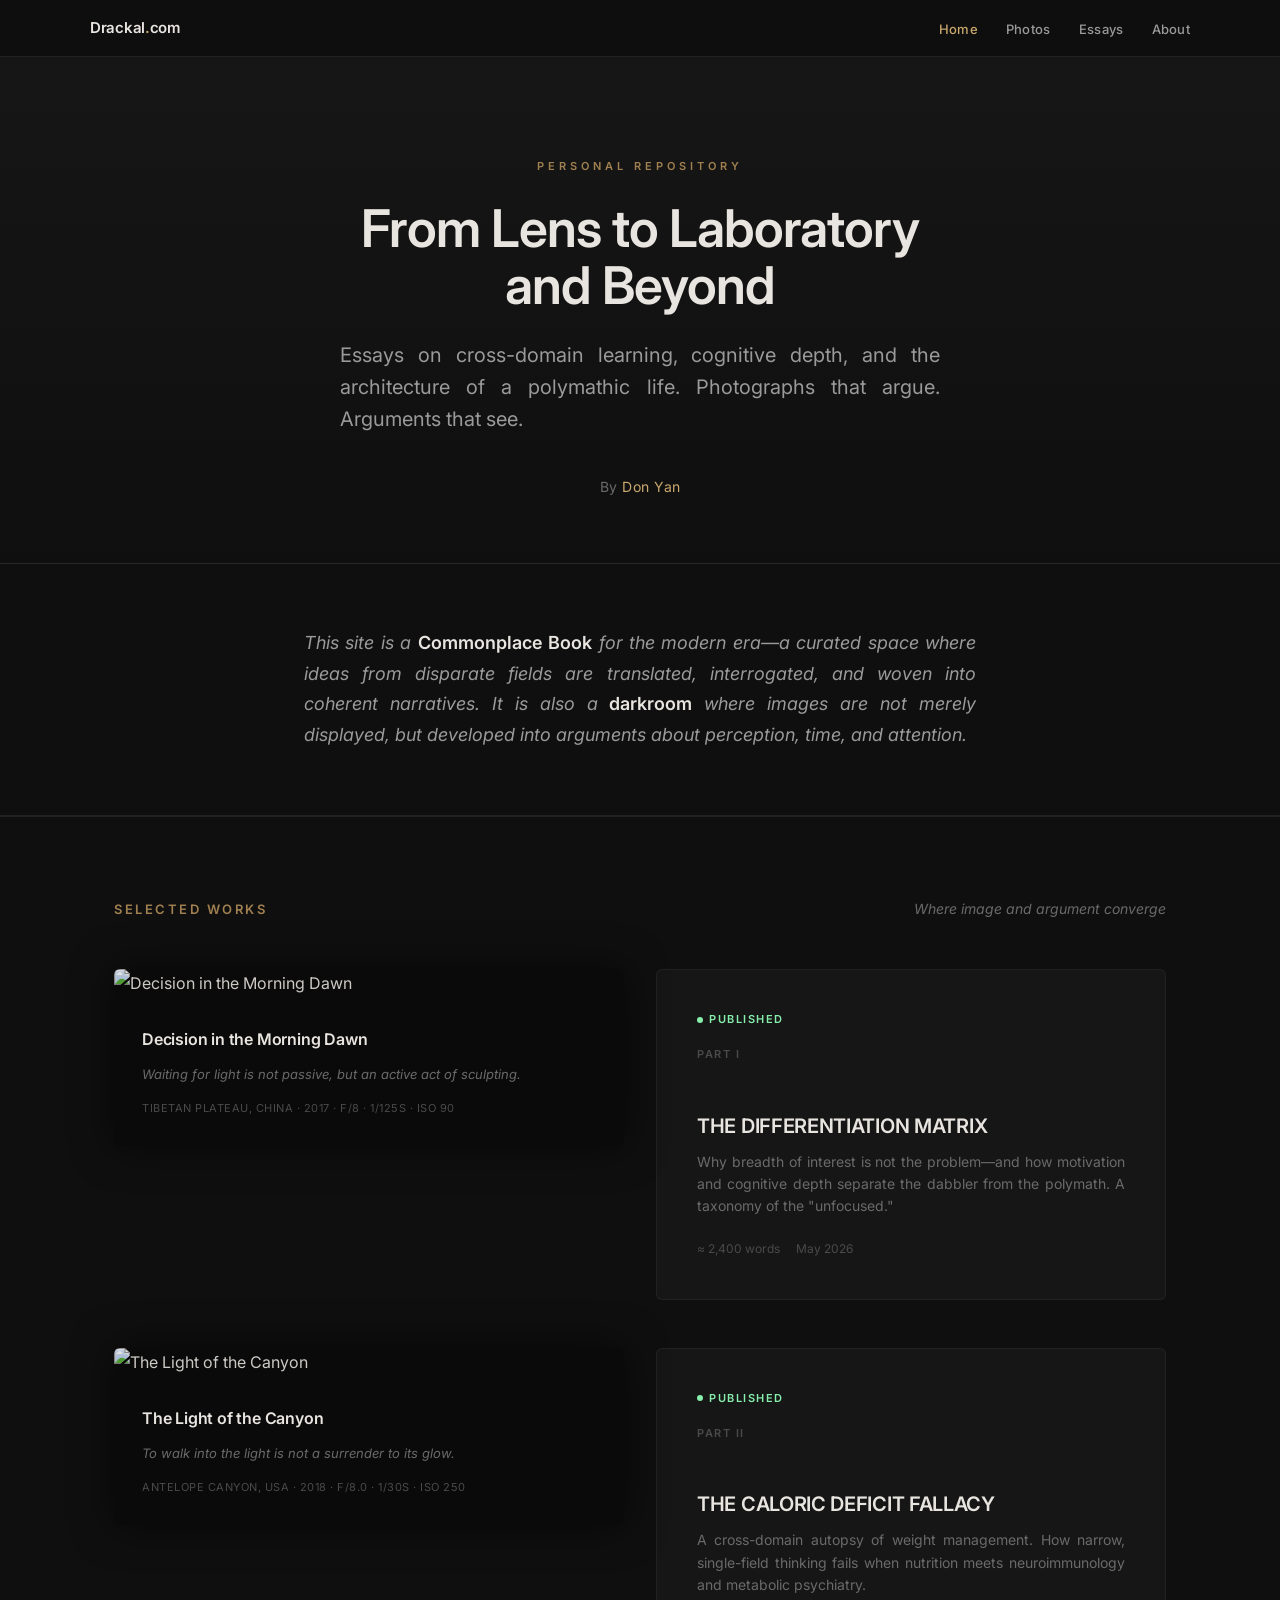
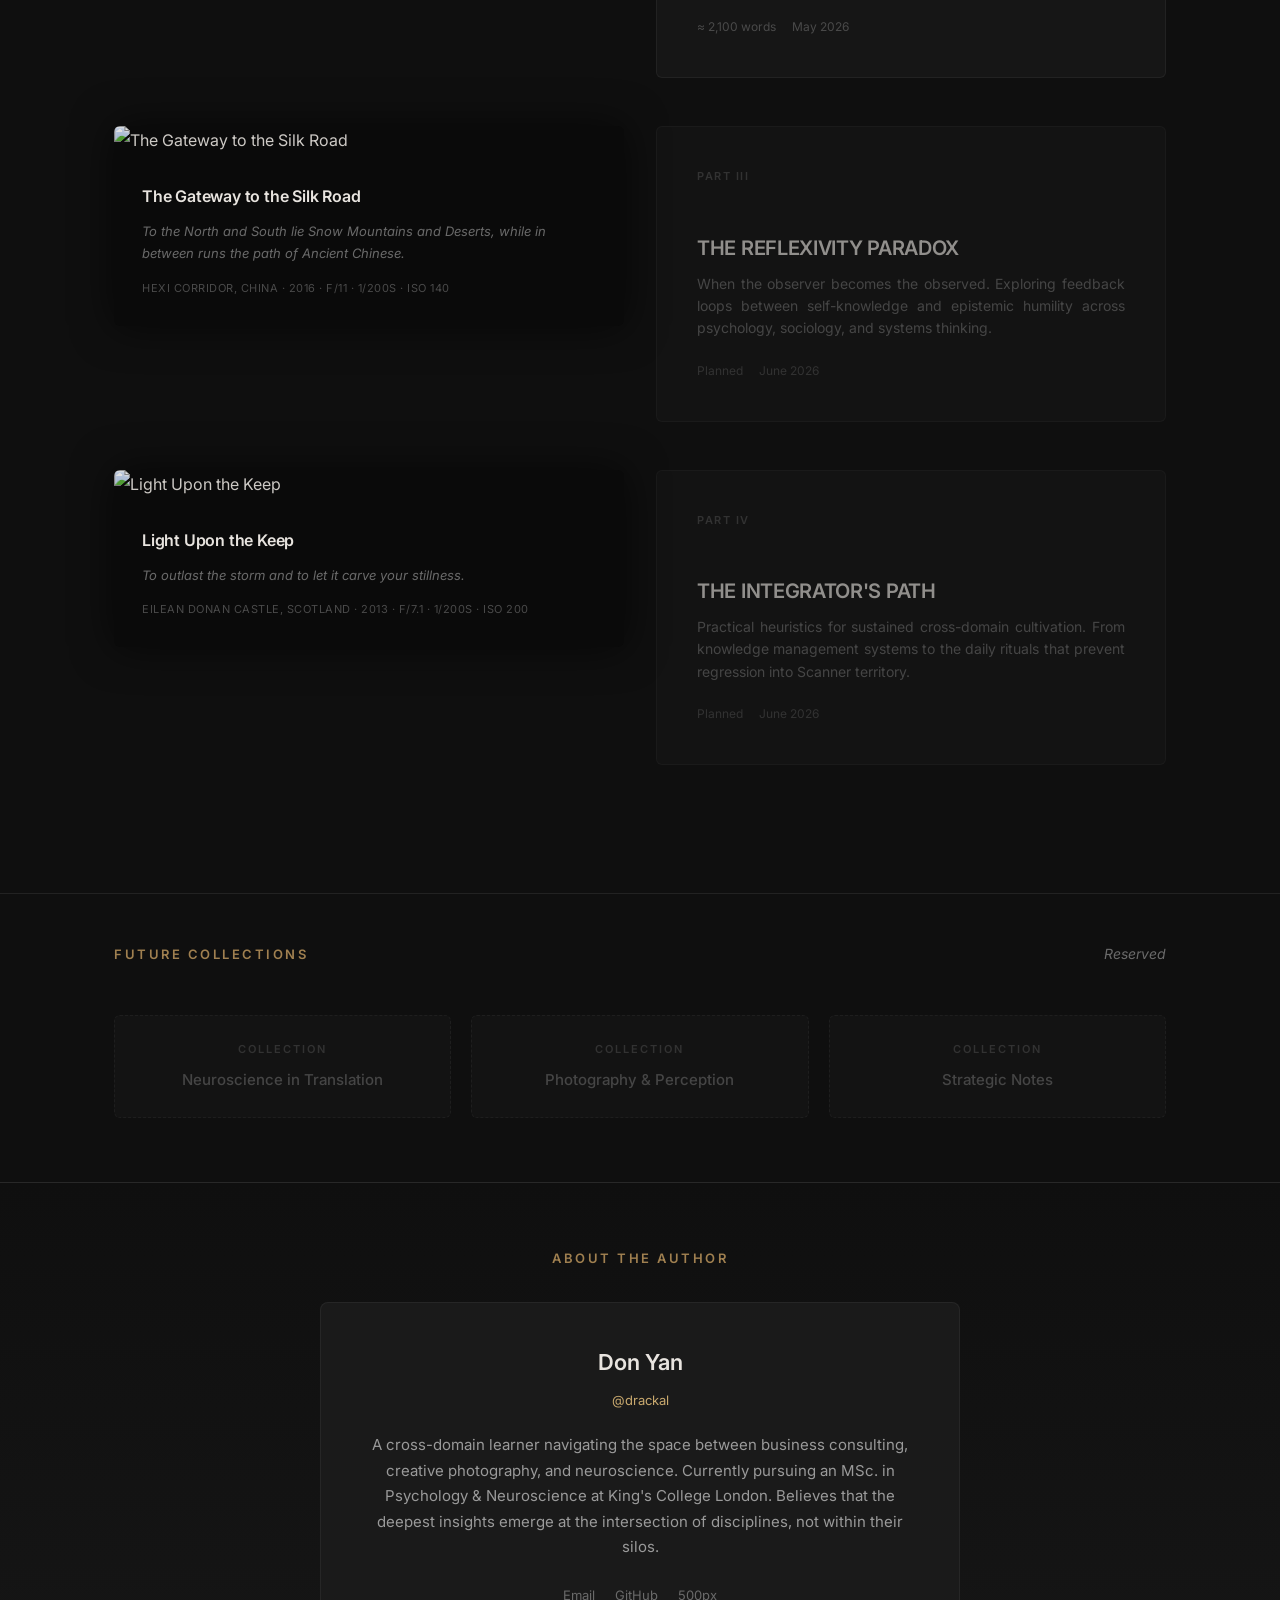
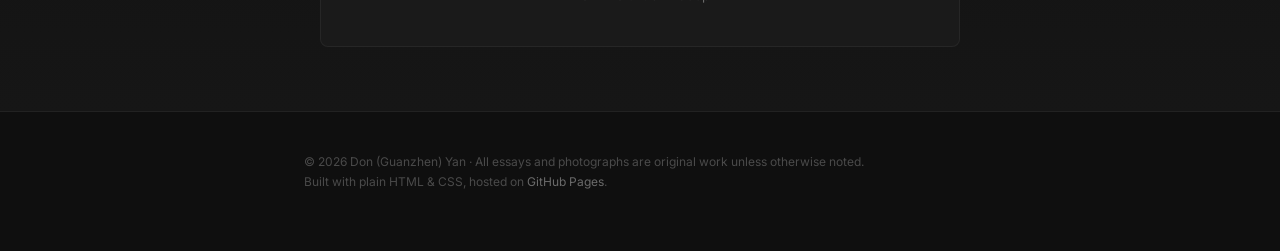
==== commit 70cf5bc1: "Add files via upload" ====
--- a/index.html
+++ b/index.html
@@ -85,19 +85,21 @@
 
             <!-- Row 2: Part II + Photo (reversed) -->
             <div class="track-row reverse">
-                <div class="article-card-compact">
-                    <div class="card-status status-soon">Coming Soon</div>
-                    <div class="card-number">Part II</div>
-                    <h3 class="card-title">The Caloric Deficit Fallacy</h3>
-                    <p class="card-desc">
-                        A cross-domain autopsy of weight management. How narrow, single-field thinking fails
-                        when nutrition meets neuroimmunology and metabolic psychiatry.
-                    </p>
-                    <div class="card-meta">
-                        <span>In translation</span>
-                        <span>June 2026</span>
-                    </div>
-                </div>
+                <a href="CDL_part2.html" class="card-link">
+                    <article class="article-card-compact">
+                        <div class="card-status status-live">Published</div>
+                        <div class="card-number">Part II</div>
+                        <h3 class="card-title">The Caloric Deficit Fallacy</h3>
+                        <p class="card-desc">
+                            A cross-domain autopsy of weight management. How narrow, single-field thinking fails
+                            when nutrition meets neuroimmunology and metabolic psychiatry.
+                        </p>
+                        <div class="card-meta">
+                            <span>≈ 2,100 words</span>
+                            <span>May 2026</span>
+                        </div>
+                    </article>
+                </a>
 
                 <article class="photo-card">
                     <img src="https://raw.githubusercontent.com/Don-G-Yan/drackal.com/main/assets/images/photo-02.jpg" alt="The Light of the Canyon">
@@ -256,4 +258,4 @@
     </script>
 
 </body>
-</html>
+</html>
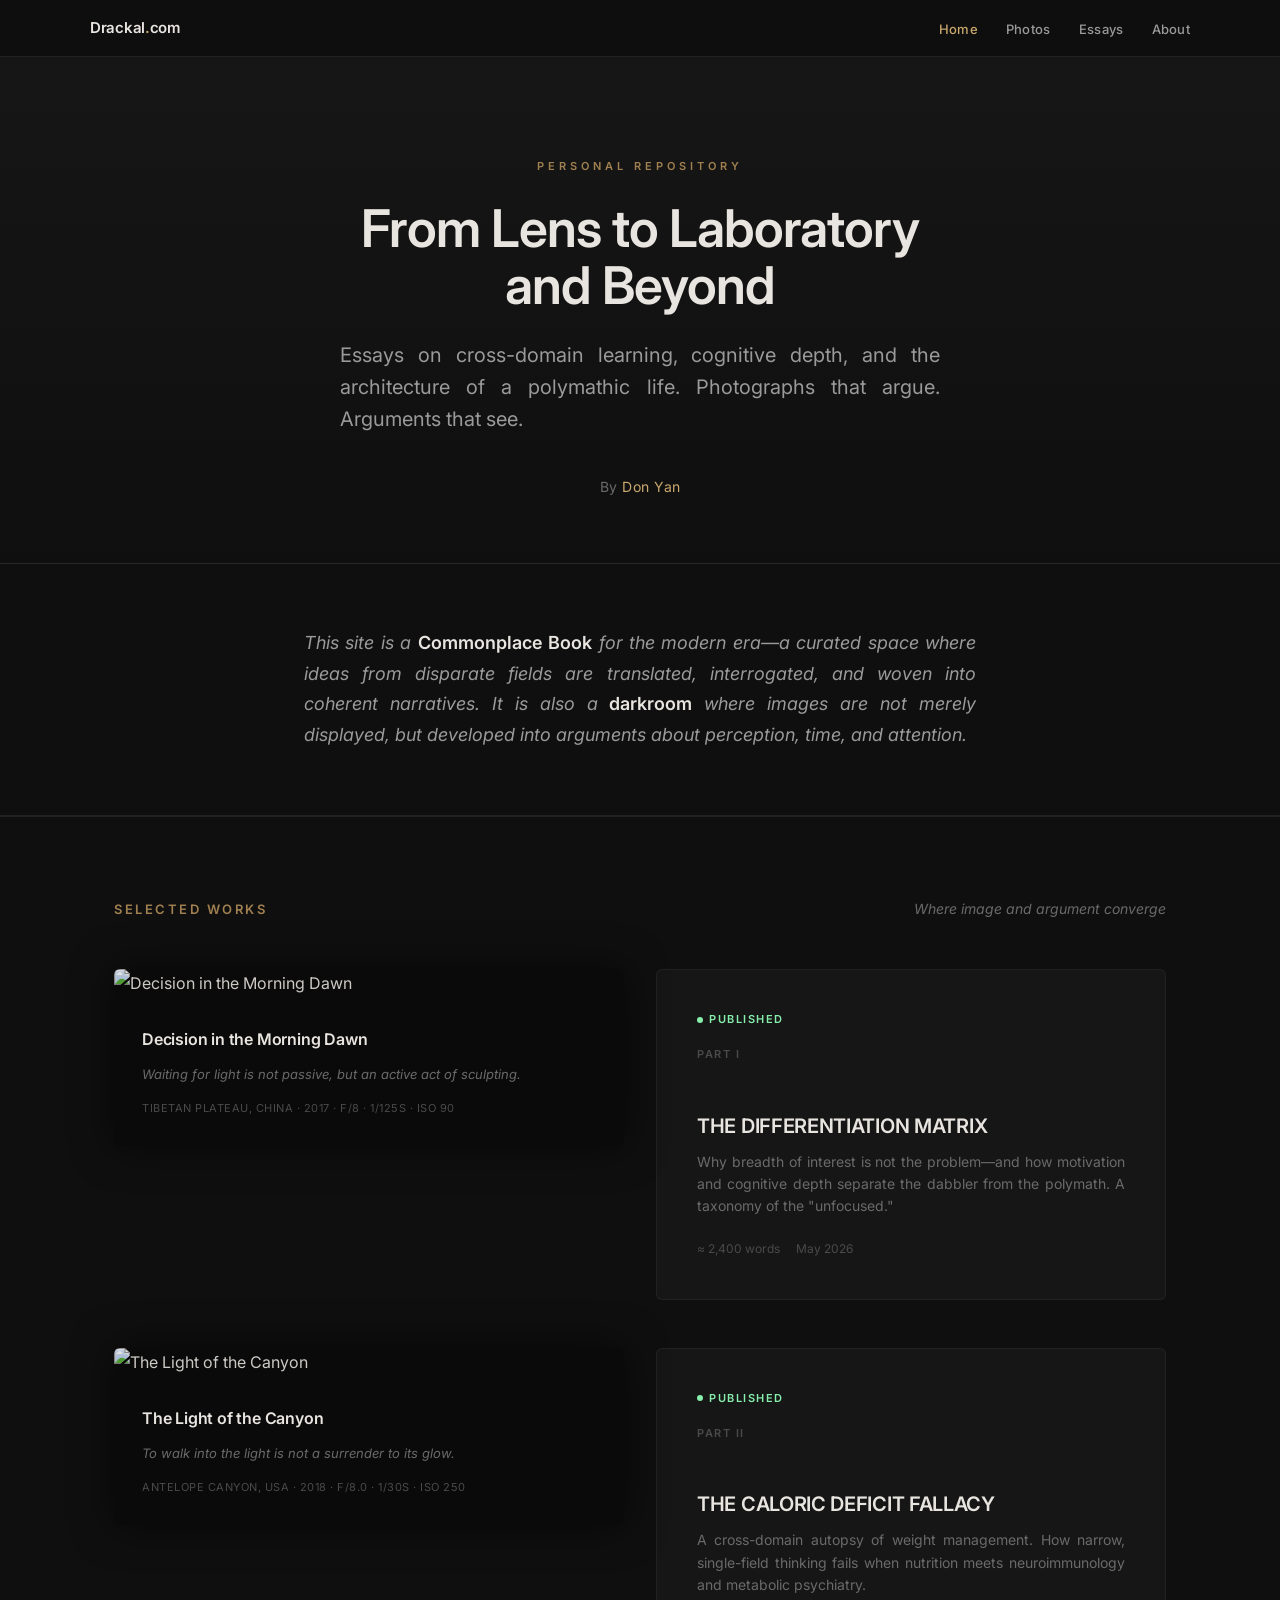
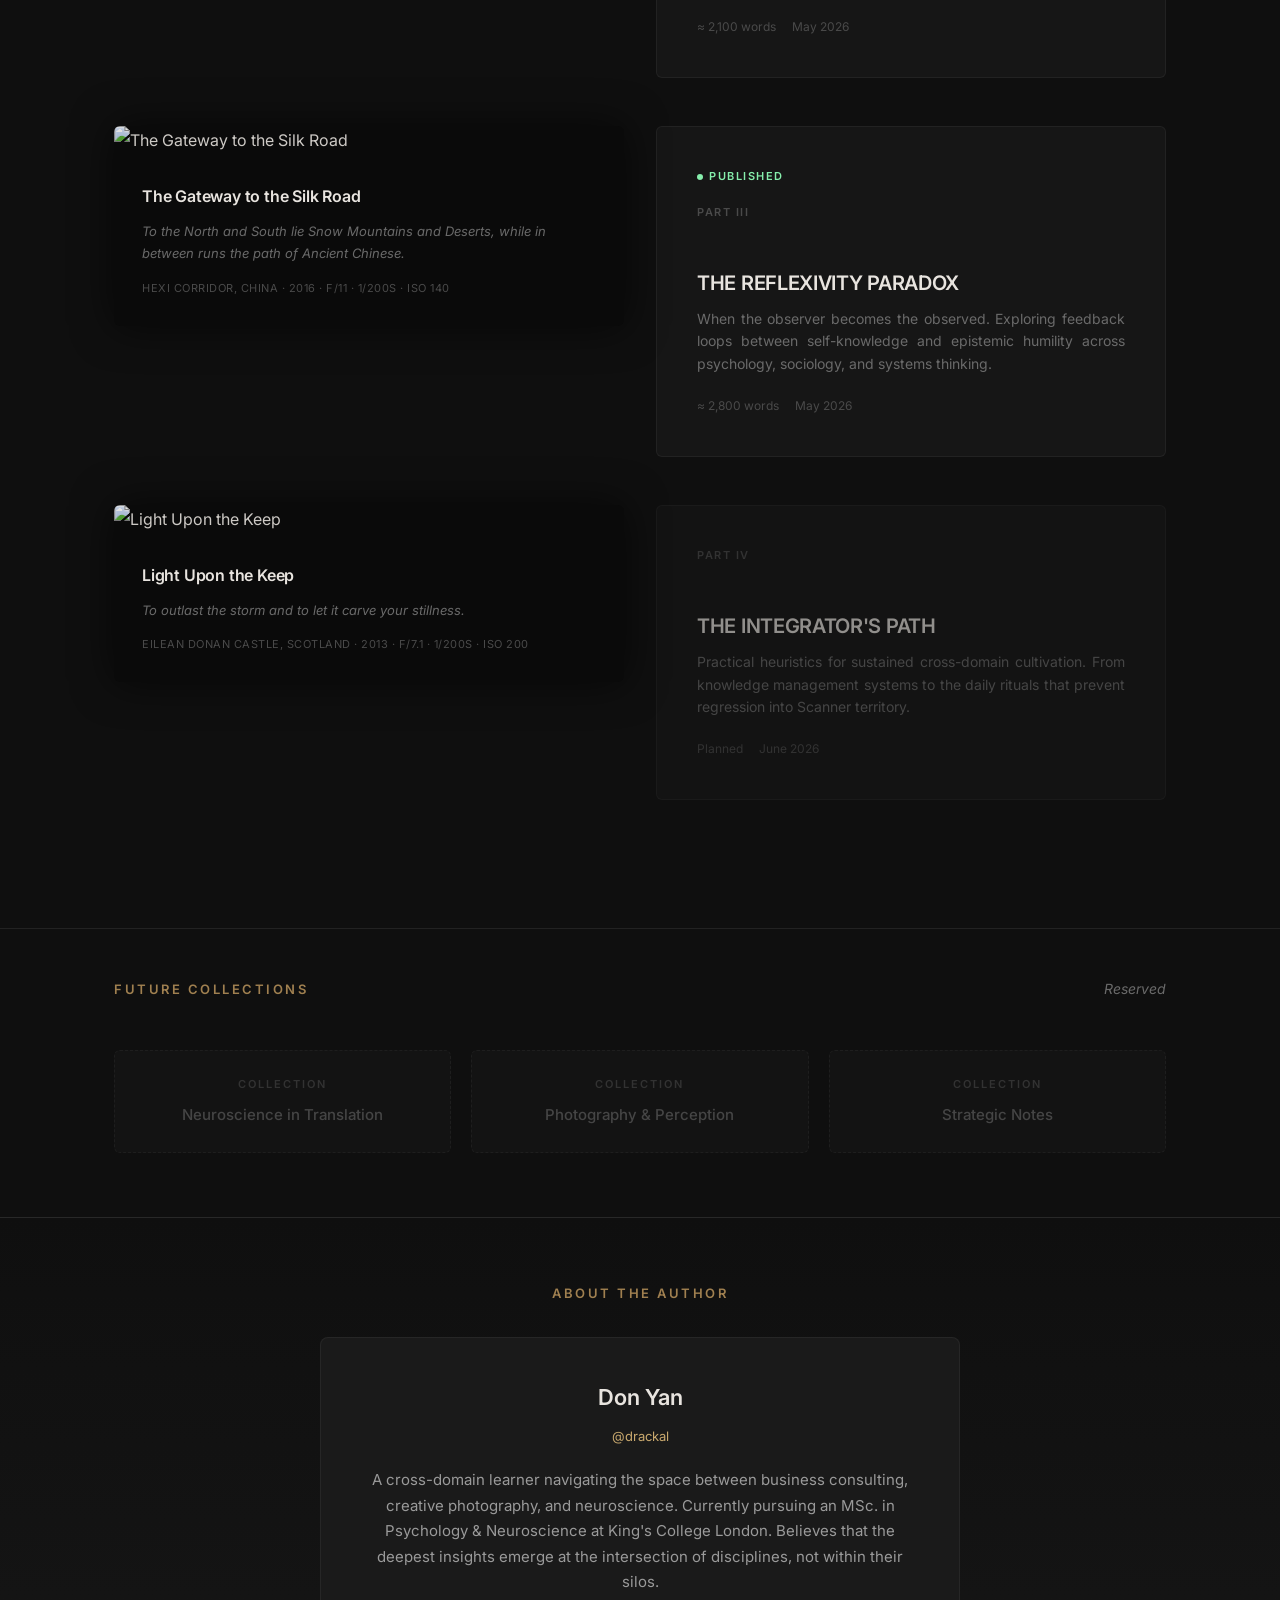
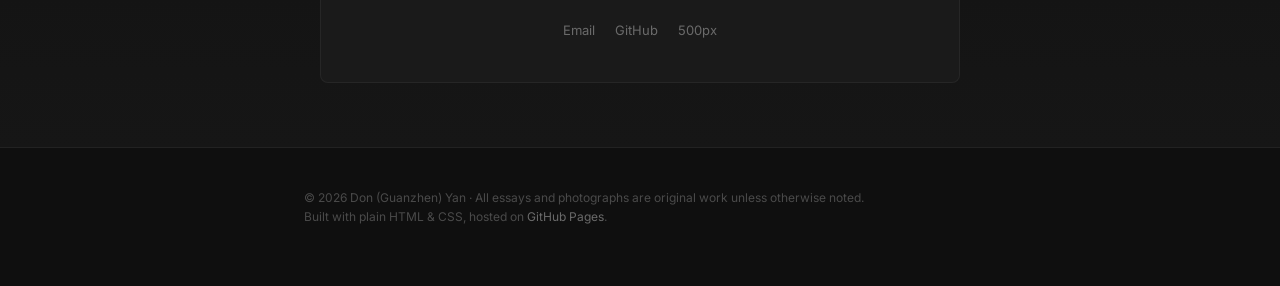
==== commit 950d8ca9: "Add files via upload" ====
--- a/index.html
+++ b/index.html
@@ -122,18 +122,21 @@
                     </div>
                 </article>
 
-                <div class="article-card-compact" style="opacity:0.6;">
-                    <div class="card-number">Part III</div>
-                    <h3 class="card-title">The Reflexivity Paradox</h3>
-                    <p class="card-desc">
-                        When the observer becomes the observed. Exploring feedback loops between self-knowledge
-                        and epistemic humility across psychology, sociology, and systems thinking.
-                    </p>
-                    <div class="card-meta">
-                        <span>Planned</span>
-                        <span>June 2026</span>
-                    </div>
-                </div>
+                <a href="CDL_part3.html" class="card-link">
+                    <article class="article-card-compact">
+                        <div class="card-status status-live">Published</div>
+                        <div class="card-number">Part III</div>
+                        <h3 class="card-title">The Reflexivity Paradox</h3>
+                        <p class="card-desc">
+                            When the observer becomes the observed. Exploring feedback loops between self-knowledge
+                            and epistemic humility across psychology, sociology, and systems thinking.
+                        </p>
+                        <div class="card-meta">
+                            <span>≈ 2,800 words</span>
+                            <span>May 2026</span>
+                        </div>
+                    </article>
+                </a>
             </div>
 
             <!-- Row 4: Part IV + Photo (reversed) -->
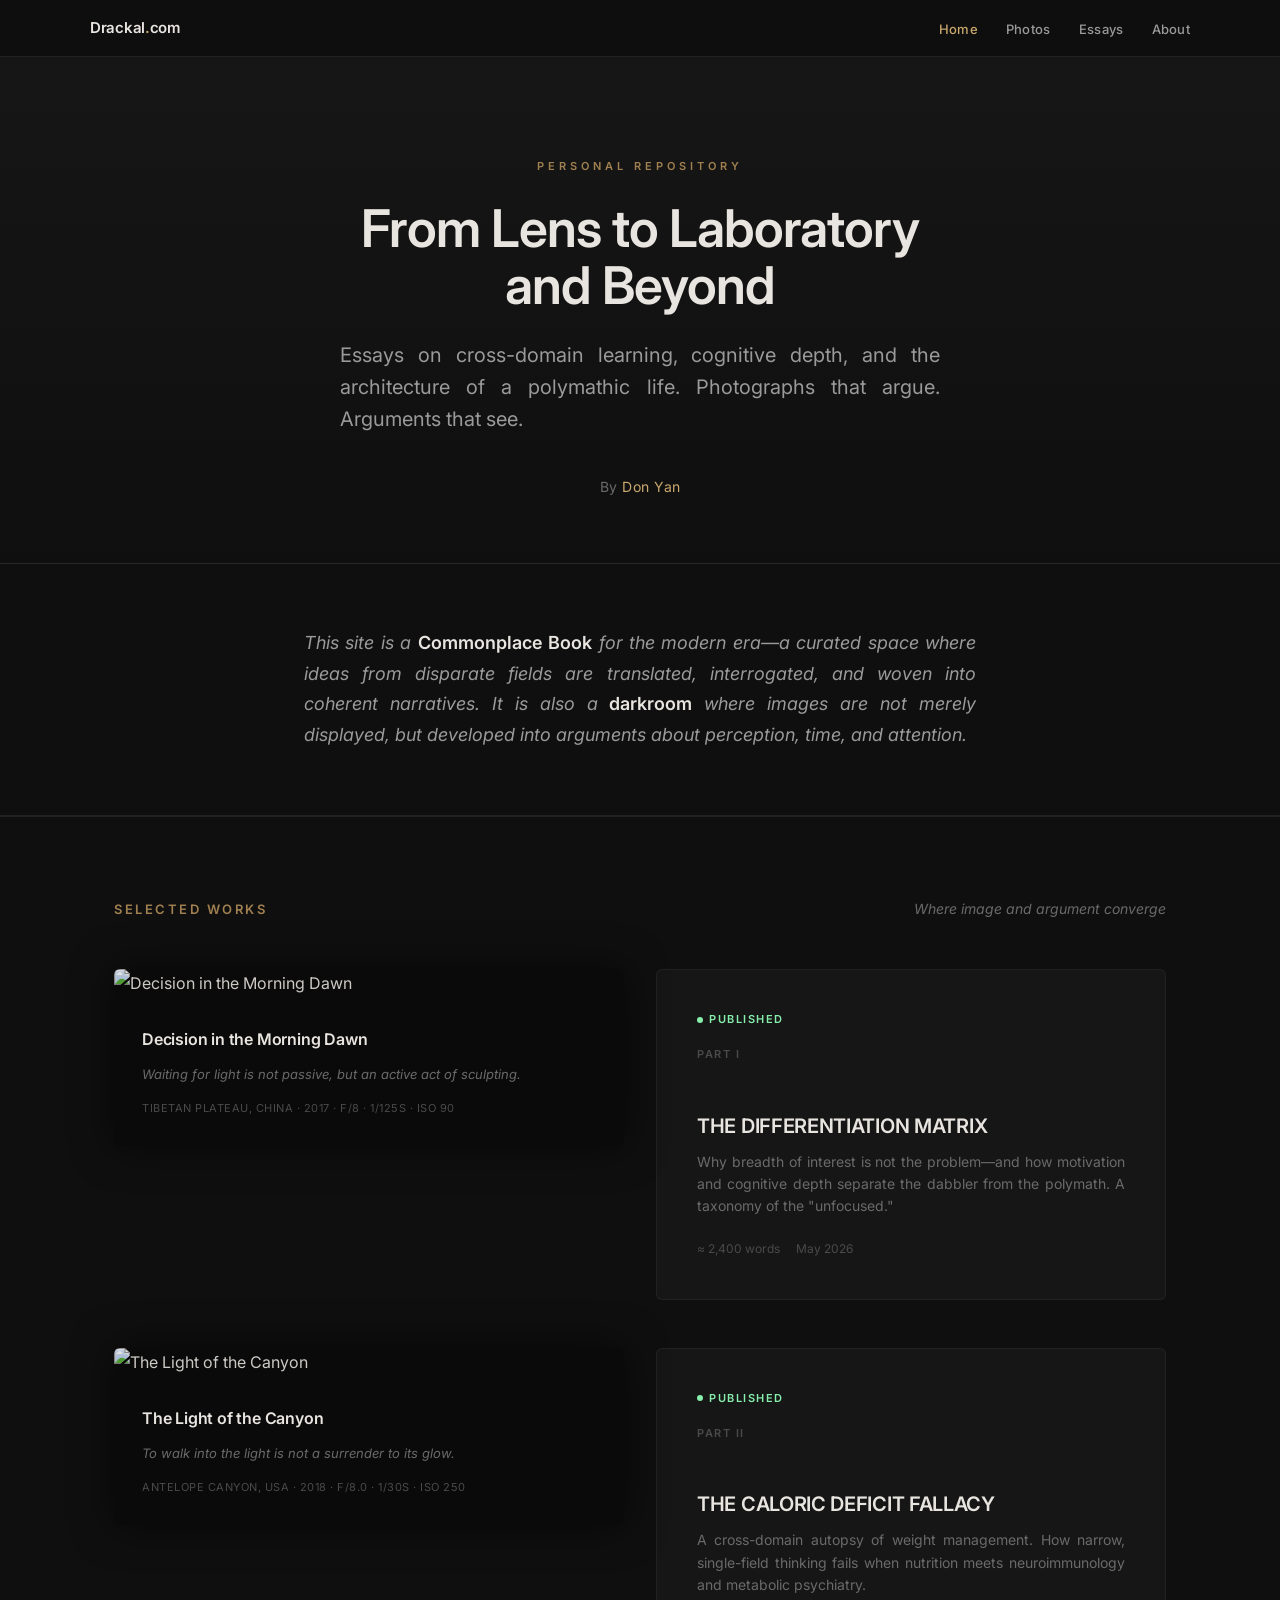
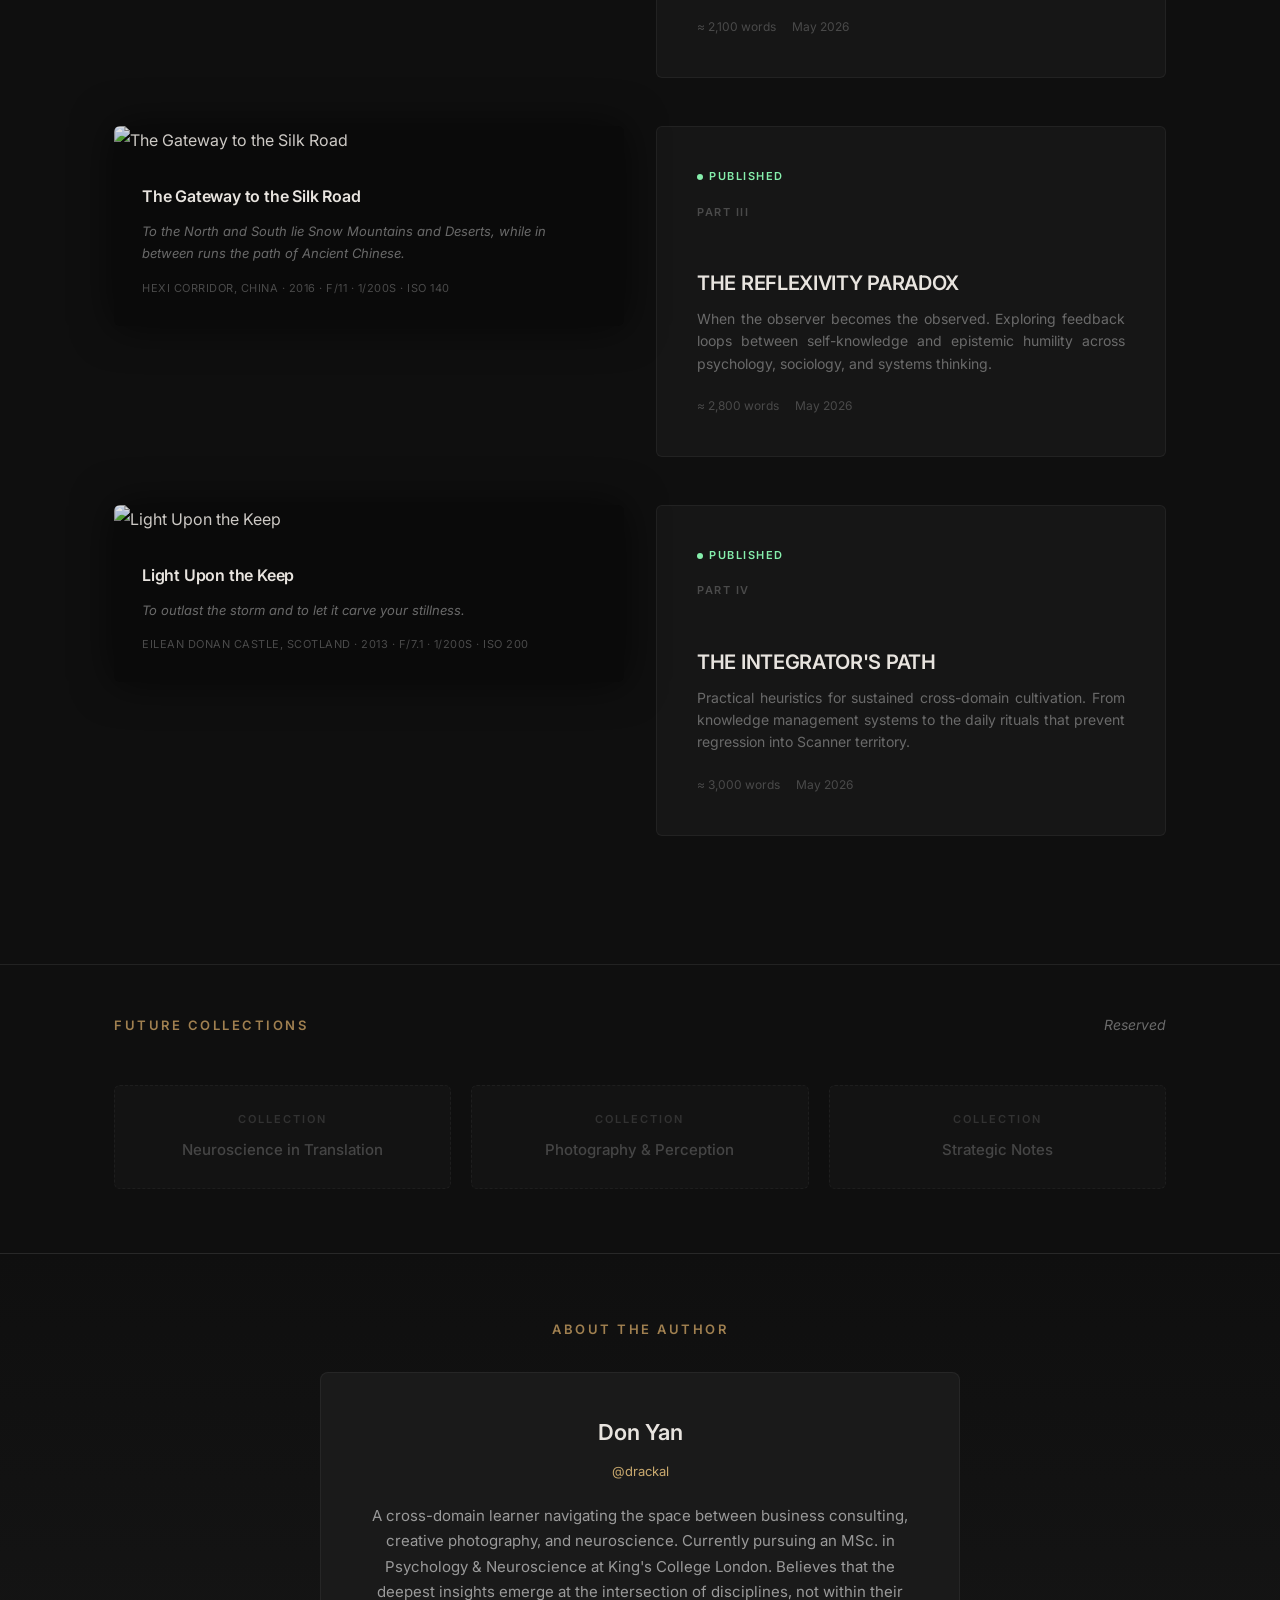
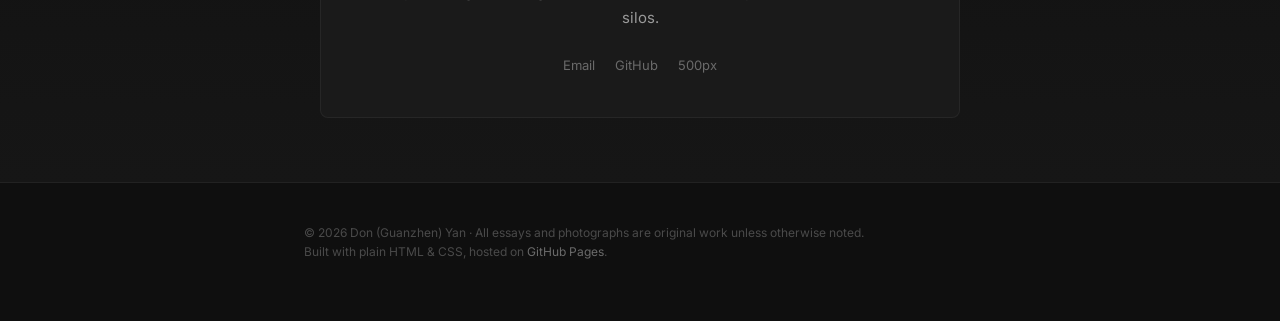
==== commit 2545320b: "Add files via upload" ====
--- a/index.html
+++ b/index.html
@@ -141,18 +141,21 @@
 
             <!-- Row 4: Part IV + Photo (reversed) -->
             <div class="track-row reverse">
-                <div class="article-card-compact" style="opacity:0.6;">
-                    <div class="card-number">Part IV</div>
-                    <h3 class="card-title">The Integrator's Path</h3>
-                    <p class="card-desc">
-                        Practical heuristics for sustained cross-domain cultivation. From knowledge management
-                        systems to the daily rituals that prevent regression into Scanner territory.
-                    </p>
-                    <div class="card-meta">
-                        <span>Planned</span>
-                        <span>June 2026</span>
-                    </div>
-                </div>
+                <a href="CDL_part4.html" class="card-link">
+                    <article class="article-card-compact">
+                        <div class="card-status status-live">Published</div>
+                        <div class="card-number">Part IV</div>
+                        <h3 class="card-title">The Integrator's Path</h3>
+                        <p class="card-desc">
+                            Practical heuristics for sustained cross-domain cultivation. From knowledge management
+                            systems to the daily rituals that prevent regression into Scanner territory.
+                        </p>
+                        <div class="card-meta">
+                            <span>≈ 3,000 words</span>
+                            <span>May 2026</span>
+                        </div>
+                    </article>
+                </a>
 
                 <article class="photo-card">
                     <img src="https://raw.githubusercontent.com/Don-G-Yan/drackal.com/main/assets/images/photo-04.jpg" alt="Light Upon the Keep">
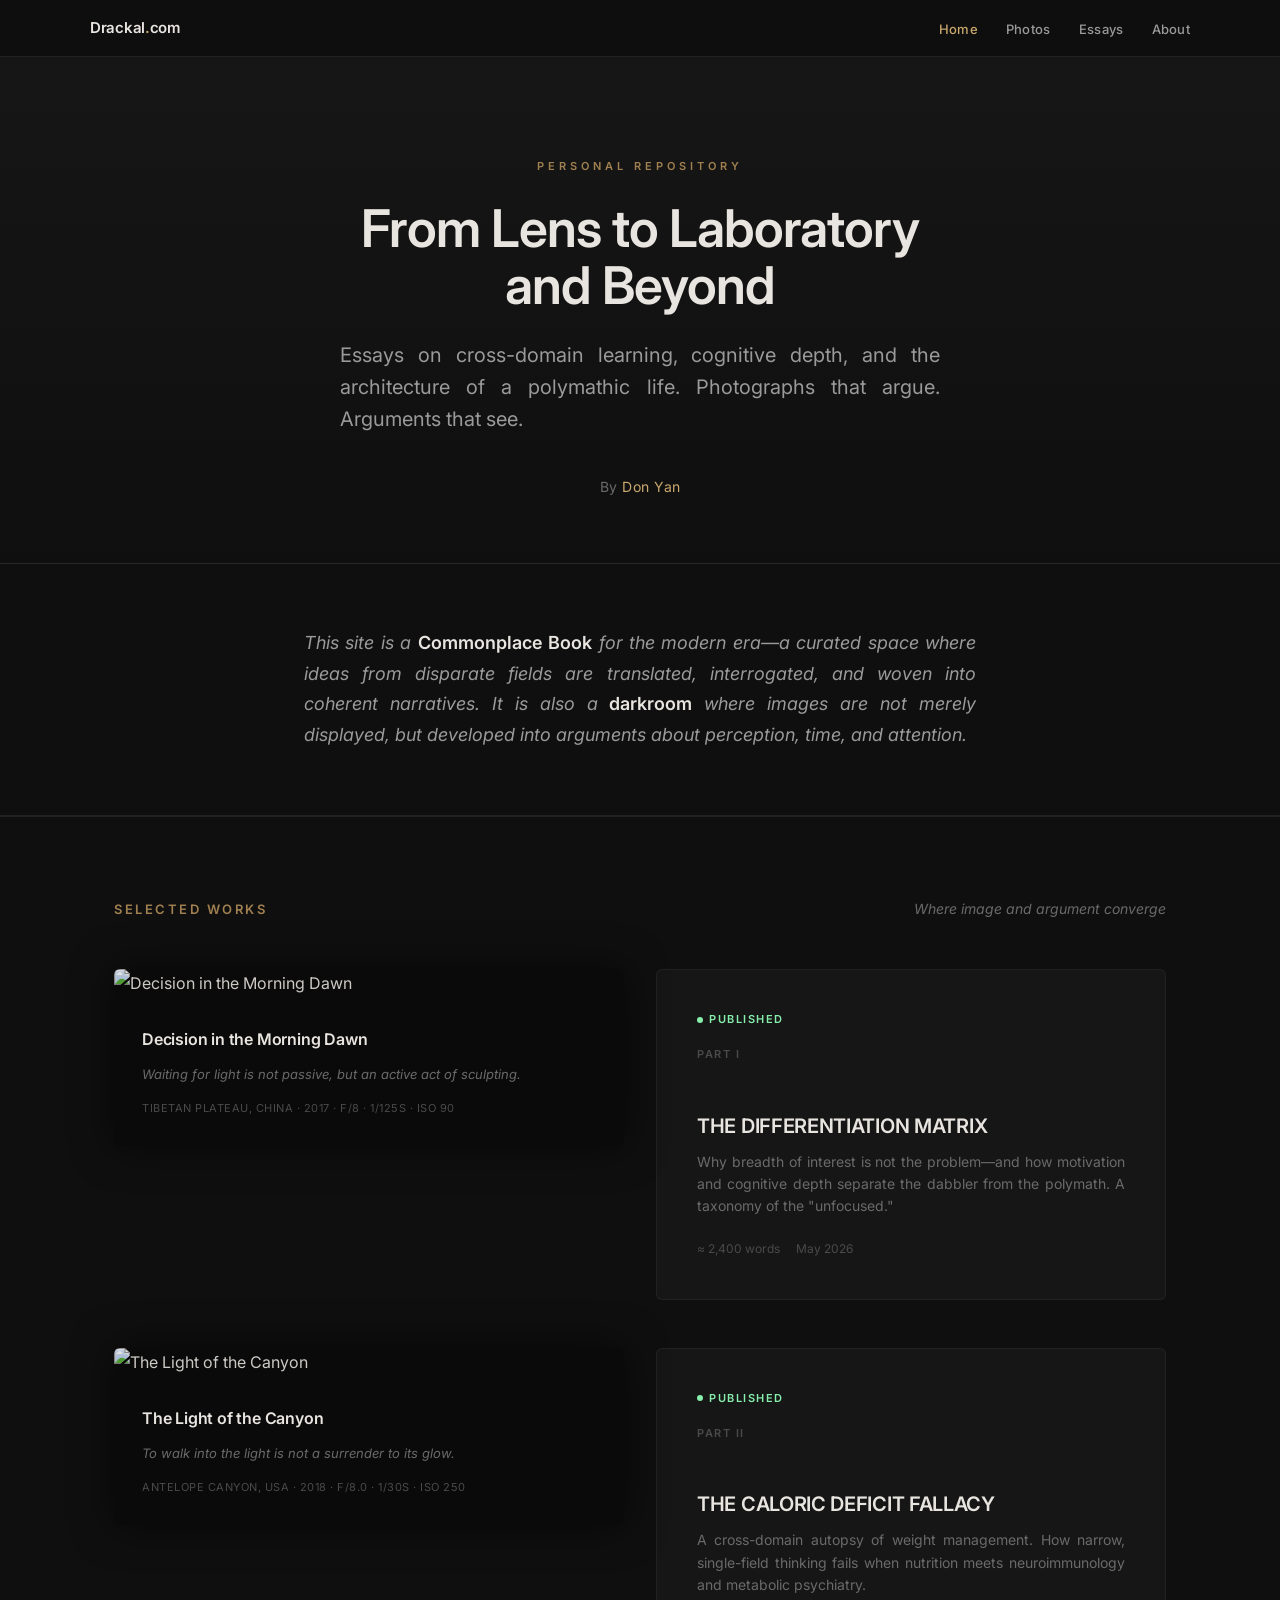
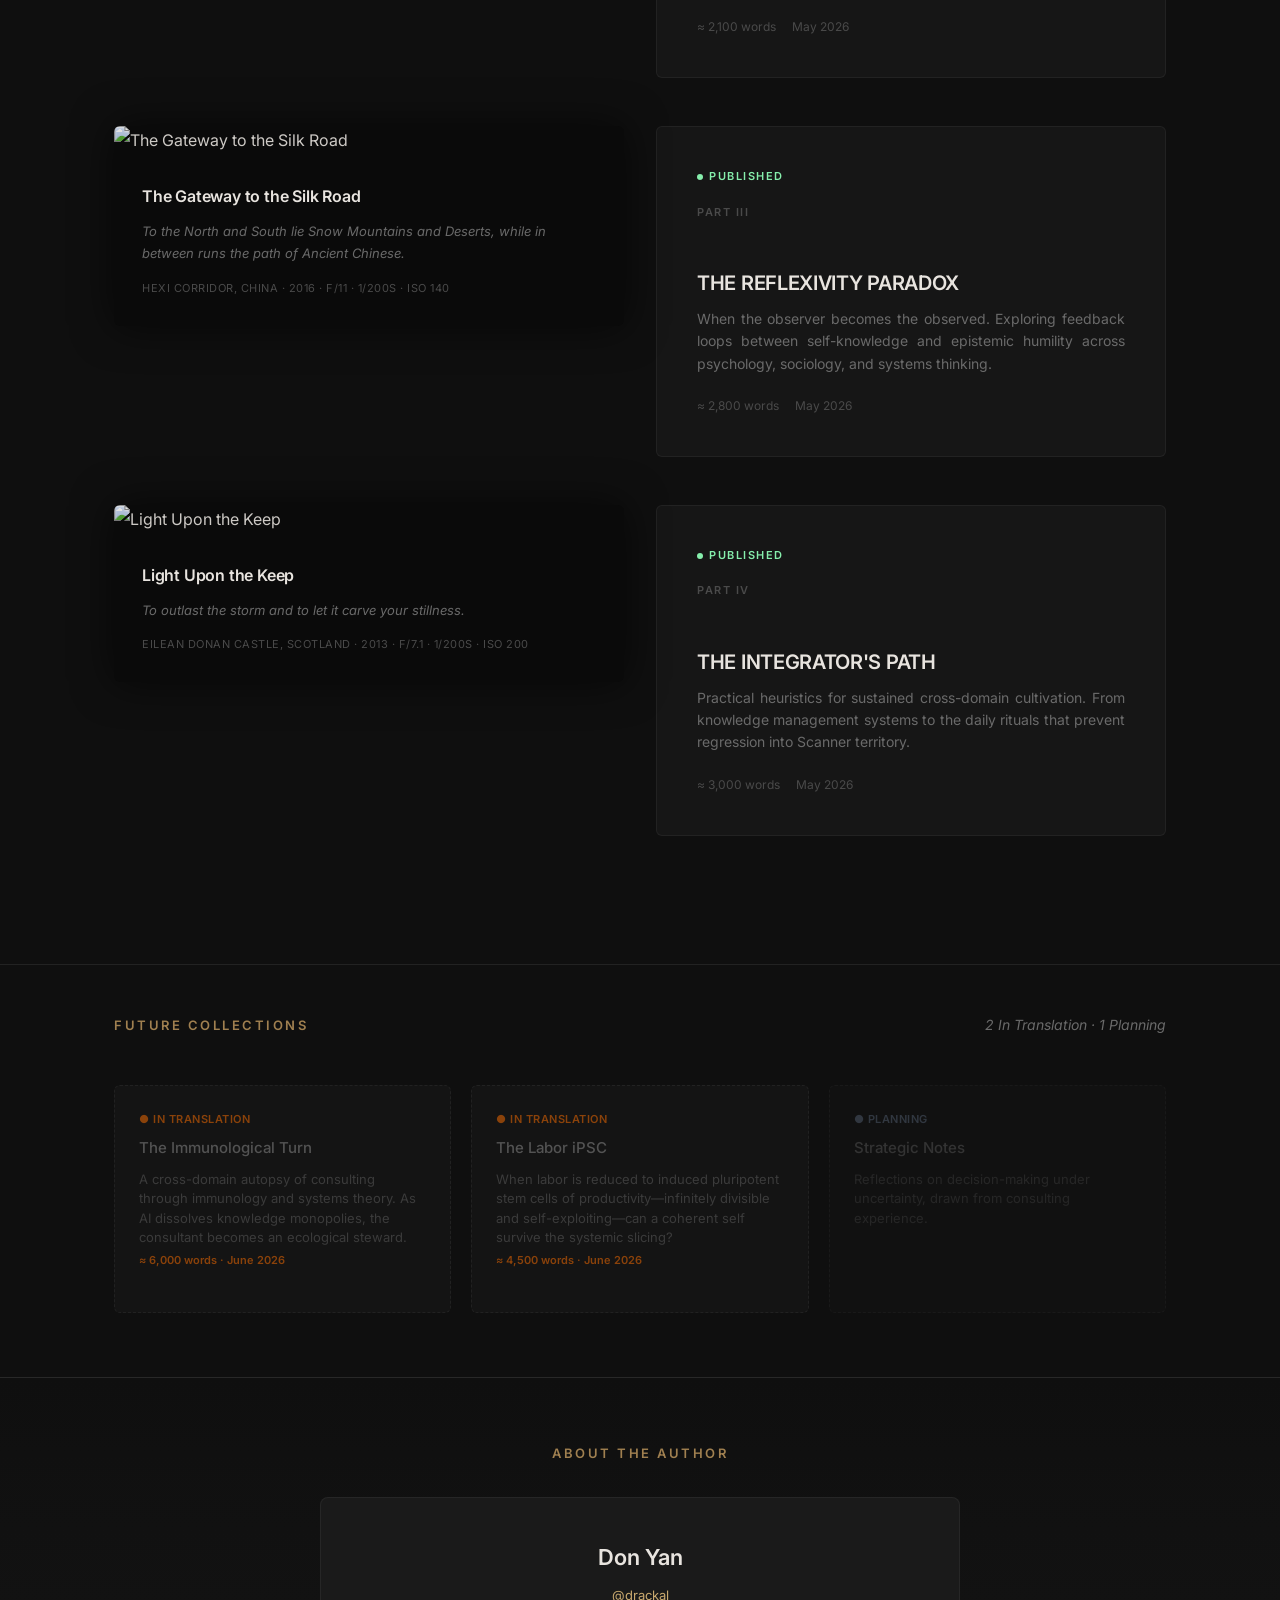
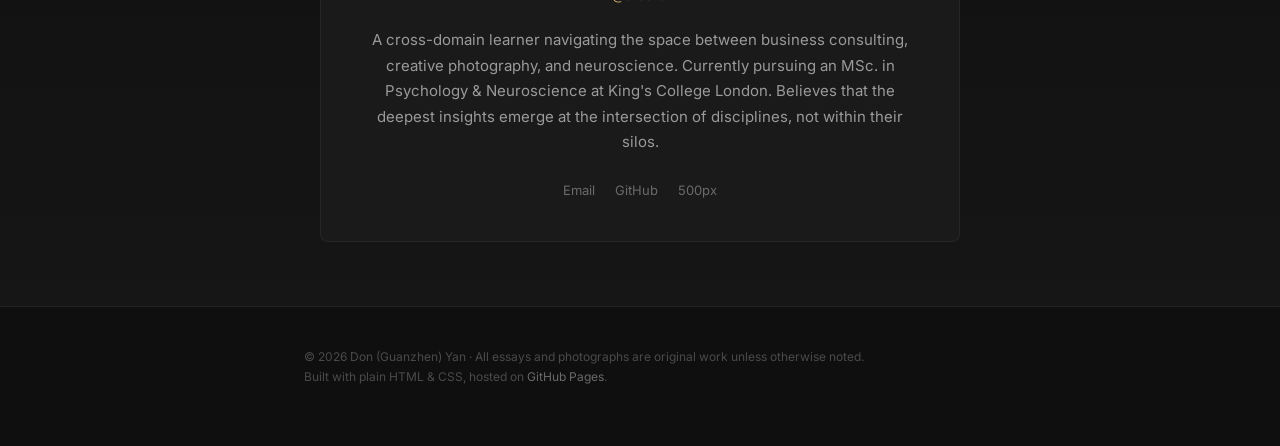
==== commit cb01401a: "Add files via upload" ====
--- a/index.html
+++ b/index.html
@@ -174,20 +174,33 @@
         <div class="container-wide">
             <div class="showcase-header">
                 <div class="showcase-title">Future Collections</div>
-                <div class="showcase-subtitle">Reserved</div>
+                <div class="showcase-subtitle">2 In Translation · 1 Planning</div>
             </div>
             <div class="reserved-grid">
-                <div class="reserved-card">
-                    <div class="reserved-label">Collection</div>
-                    <div class="reserved-title">Neuroscience in Translation</div>
-                </div>
-                <div class="reserved-card">
-                    <div class="reserved-label">Collection</div>
-                    <div class="reserved-title">Photography & Perception</div>
-                </div>
-                <div class="reserved-card">
-                    <div class="reserved-label">Collection</div>
-                    <div class="reserved-title">Strategic Notes</div>
+                <div class="reserved-card" style="opacity:0.75; text-align:left;">
+                    <div class="reserved-label" style="color:#b45309; font-weight:600; letter-spacing:0.5px; font-size:11px; text-transform:uppercase; margin-bottom:6px;">● In Translation</div>
+                    <div class="reserved-title" style="text-align:left;">The Immunological Turn</div>
+                    <p style="font-size:13px; color:var(--text-faint); margin-top:8px; line-height:1.5; text-align:left;">
+                        A cross-domain autopsy of consulting through immunology and systems theory. 
+                        As AI dissolves knowledge monopolies, the consultant becomes an ecological steward.
+                        <span style="display:block; margin-top:4px; color:#b45309; font-size:11px; font-weight:600;">≈ 6,000 words · June 2026</span>
+                    </p>
+                </div>
+                <div class="reserved-card" style="opacity:0.75; text-align:left;">
+                    <div class="reserved-label" style="color:#b45309; font-weight:600; letter-spacing:0.5px; font-size:11px; text-transform:uppercase; margin-bottom:6px;">● In Translation</div>
+                    <div class="reserved-title" style="text-align:left;">The Labor iPSC</div>
+                    <p style="font-size:13px; color:var(--text-faint); margin-top:8px; line-height:1.5; text-align:left;">
+                        When labor is reduced to induced pluripotent stem cells of productivity—infinitely 
+                        divisible and self-exploiting—can a coherent self survive the systemic slicing?
+                        <span style="display:block; margin-top:4px; color:#b45309; font-size:11px; font-weight:600;">≈ 4,500 words · June 2026</span>
+                    </p>
+                </div>
+                <div class="reserved-card" style="opacity:0.4; text-align:left;">
+                    <div class="reserved-label" style="color:#64748b; font-weight:600; letter-spacing:0.5px; font-size:11px; text-transform:uppercase; margin-bottom:6px;">● Planning</div>
+                    <div class="reserved-title" style="text-align:left;">Strategic Notes</div>
+                    <p style="font-size:13px; color:var(--text-faint); margin-top:8px; line-height:1.5; text-align:left;">
+                        Reflections on decision-making under uncertainty, drawn from consulting experience.
+                    </p>
                 </div>
             </div>
         </div>
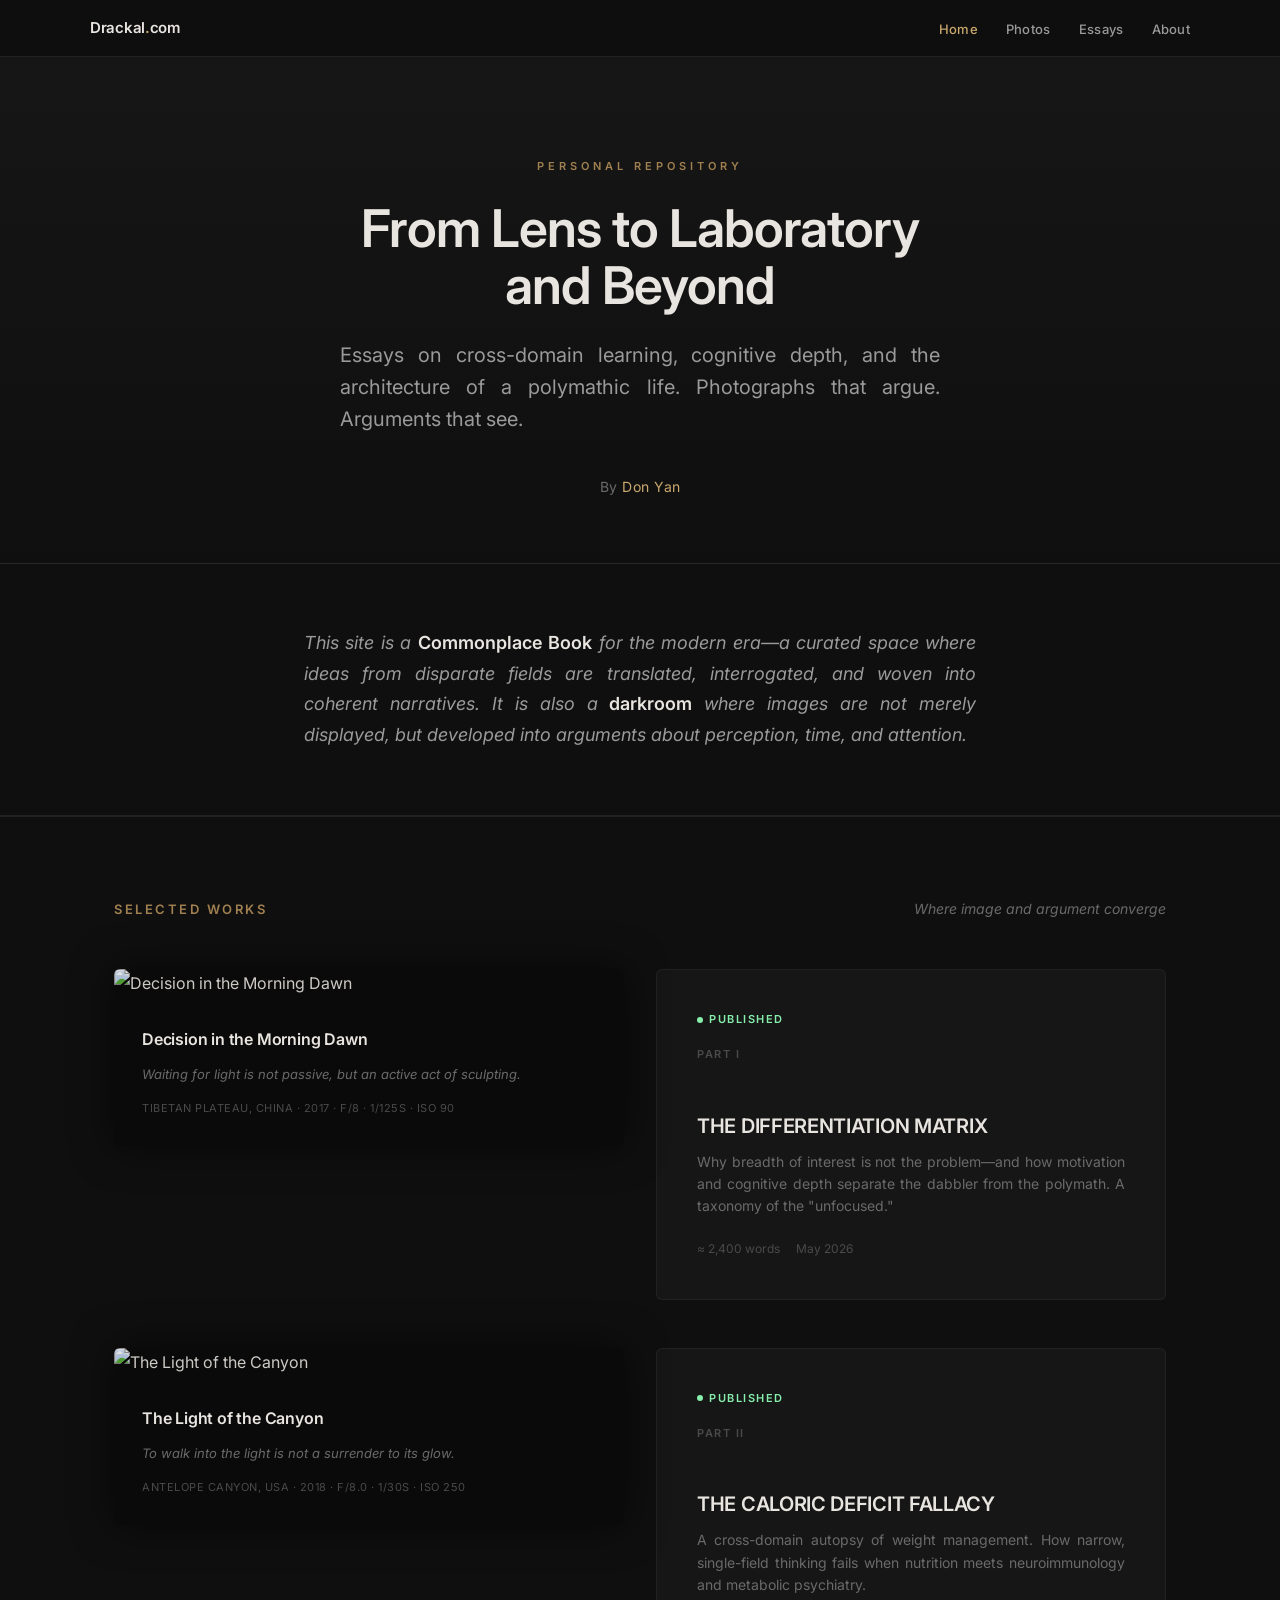
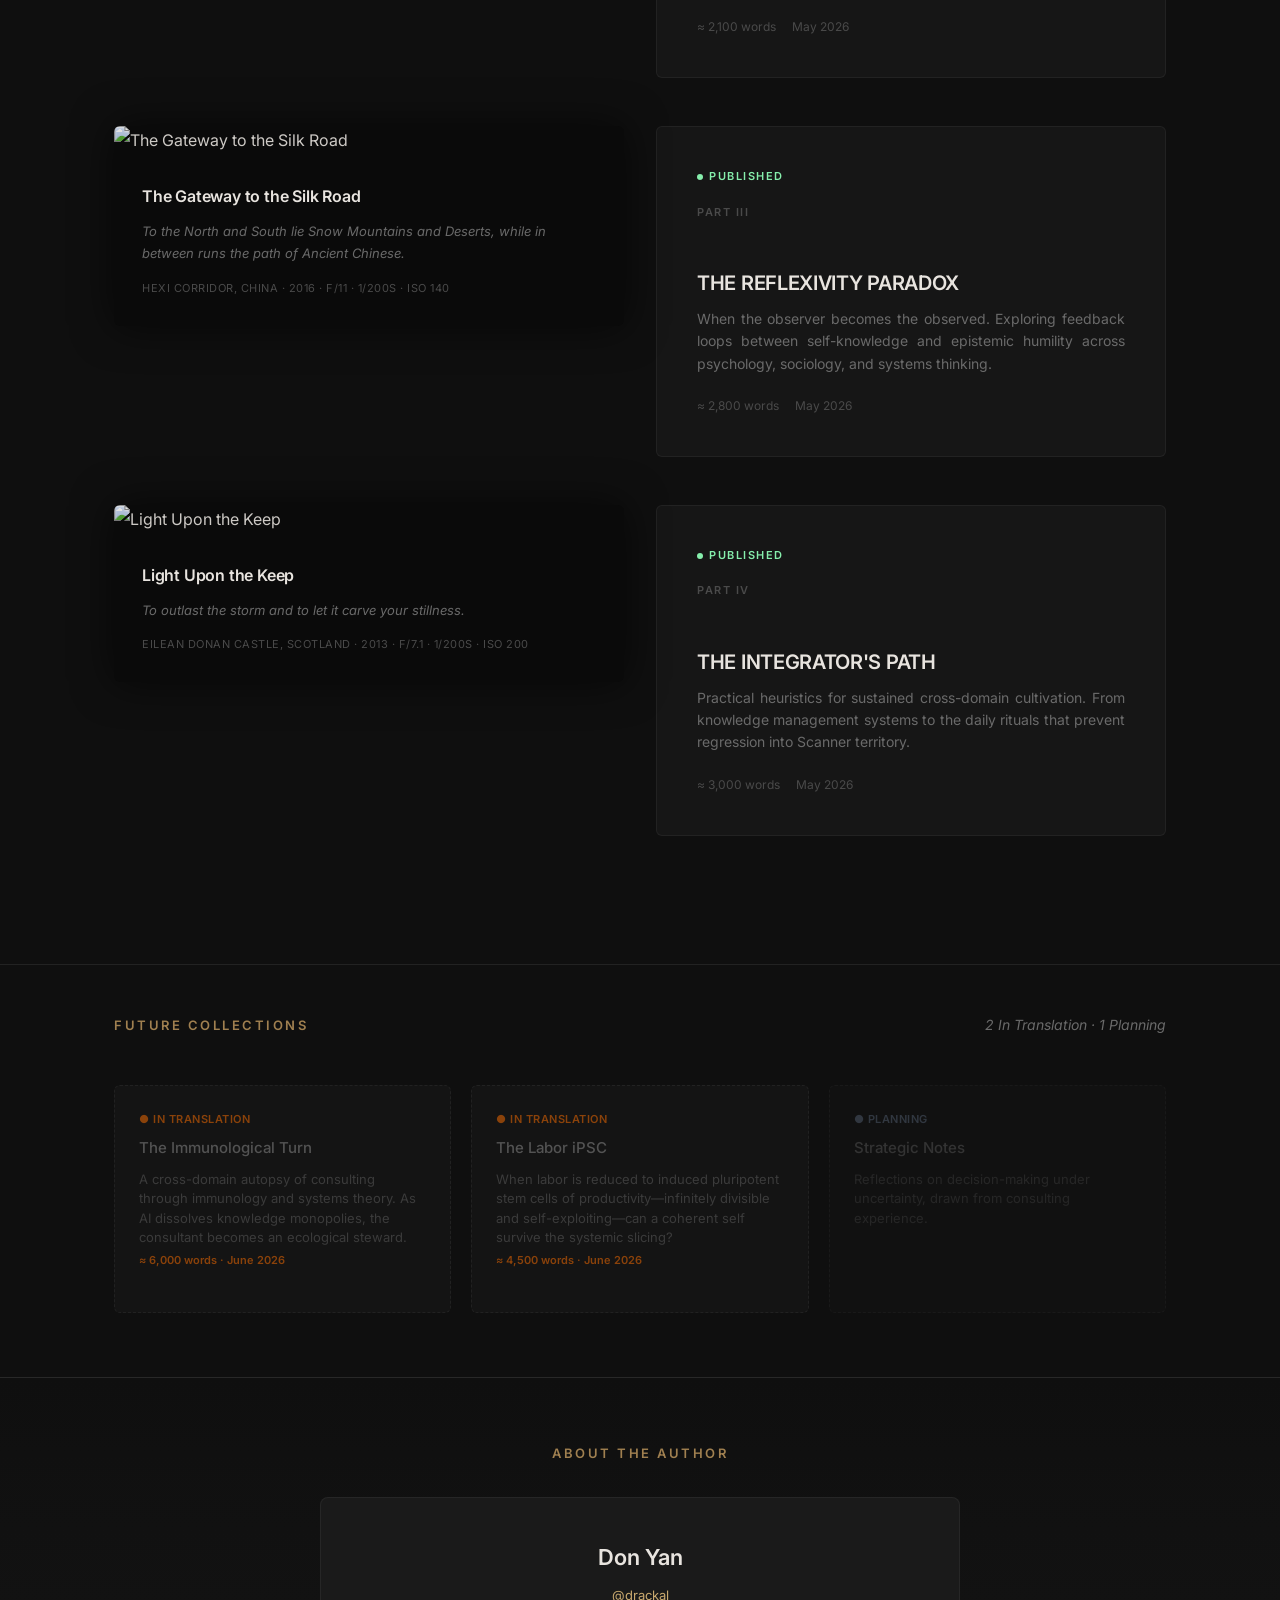
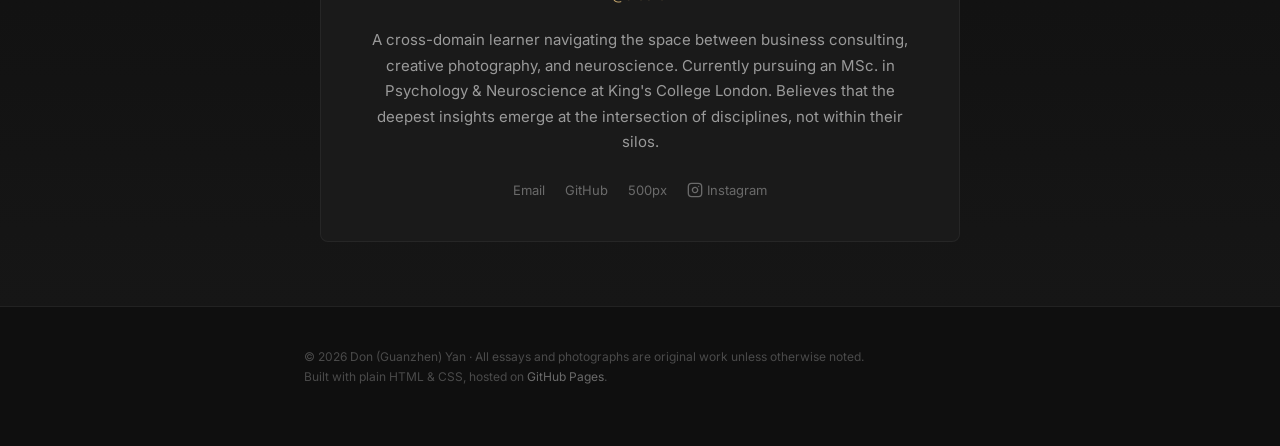
==== commit 14d90fbd: "Add files via upload" ====
--- a/index.html
+++ b/index.html
@@ -223,6 +223,14 @@
                     <a href="mailto:contact@drackal.com">Email</a>
                     <a href="https://github.com/Don-G-Yan" target="_blank" rel="noopener">GitHub</a>
                     <a href="https://500px.com.cn/RedicentPhotography" target="_blank" rel="noopener">500px</a>
+                    <a href="https://www.instagram.com/donredicent/" target="_blank" rel="noopener" aria-label="Instagram" style="display:inline-flex; align-items:center; gap:4px;">
+                        <svg width="16" height="16" viewBox="0 0 24 24" fill="none" stroke="currentColor" stroke-width="2" stroke-linecap="round" stroke-linejoin="round" style="vertical-align:middle;">
+                            <rect x="2" y="2" width="20" height="20" rx="5" ry="5"></rect>
+                            <path d="M16 11.37A4 4 0 1 1 12.63 8 4 4 0 0 1 16 11.37z"></path>
+                            <line x1="17.5" y1="6.5" x2="17.51" y2="6.5"></line>
+                        </svg>
+                        Instagram
+                    </a>
                 </div>
             </div>
         </div>
